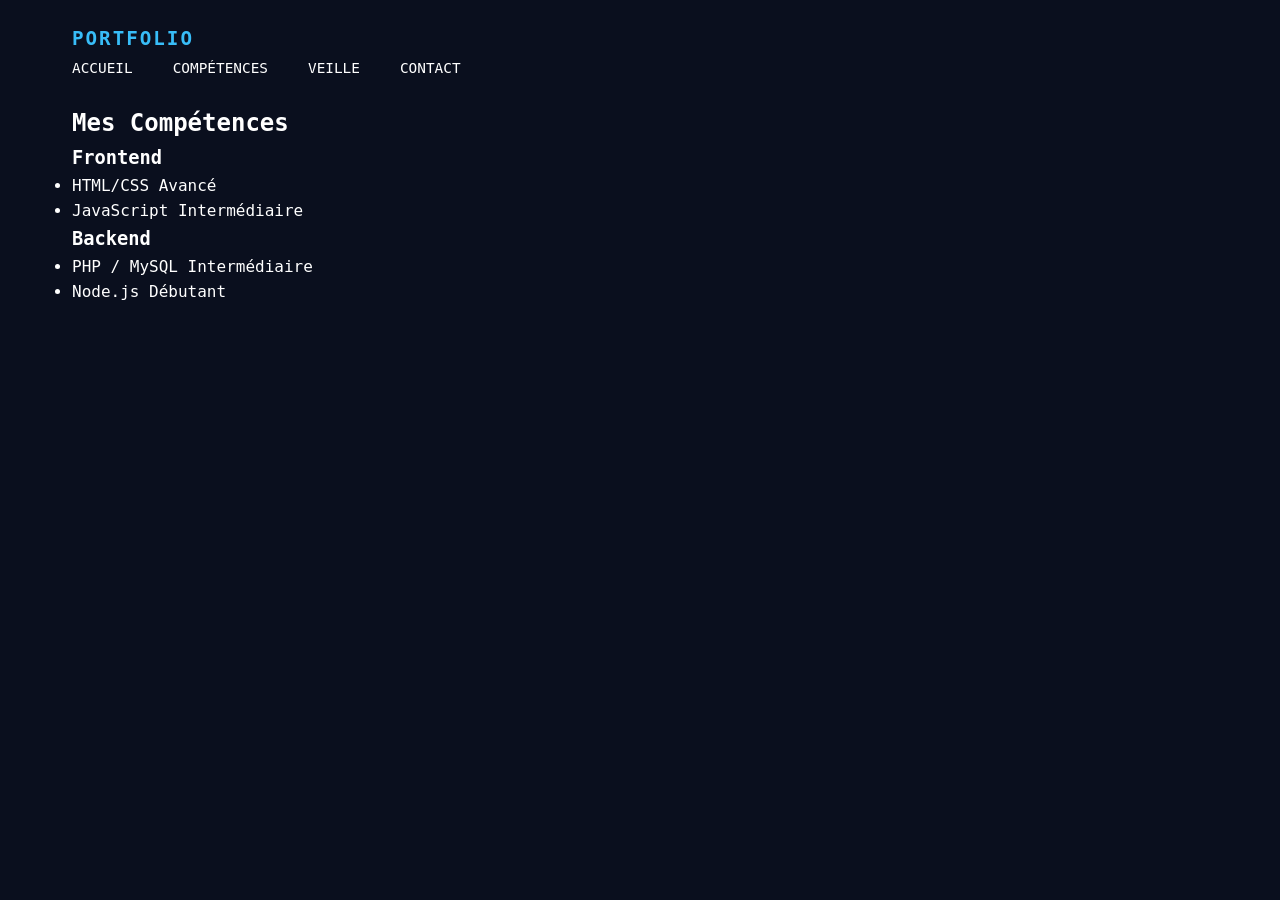
==== competences.html @ f3417f43 "Portfolio" ====
<!DOCTYPE html>
<html lang="fr">
<head>
    <meta charset="UTF-8">
    <meta name="viewport" content="width=device-width, initial-scale=1.0">
    <title>Compétences | Mon Portfolio</title>
    <link rel="stylesheet" href="style.css">
    <link href="https://fonts.googleapis.com/css2?family=Inter:wght@300;400;700&display=swap" rel="stylesheet">
</head>
<body>
    <nav>
        <div class="container">
            <span class="logo">PORTFOLIO</span>
            <ul>
                <li><a href="index.html">Accueil</a></li>
                <li><a href="competences.html">Compétences</a></li>
                <li><a href="veille.html">Veille</a></li>
                <li><a href="contact.html">Contact</a></li>
            </ul>
        </div>
    </nav>

    <section class="container">
        <h2>Mes Compétences</h2>
        <div class="skills-grid">
            <div class="skill-category">
                <h3>Frontend</h3>
                <ul>
                    <li>HTML/CSS <span class="level">Avancé</span></li>
                    <li>JavaScript <span class="level">Intermédiaire</span></li>
                </ul>
            </div>
            <div class="skill-category">
                <h3>Backend</h3>
                <ul>
                    <li>PHP / MySQL <span class="level">Intermédiaire</span></li>
                    <li>Node.js <span class="level">Débutant</span></li>
                </ul>
            </div>
        </div>
    </section>
</body>
</html>
---- style.css ----
:root {
    --bg-midnight: #0a0f1e;
    --terminal-bg: #111827;
    --neon-blue: #38bdf8;
    --text-gray: #94a3b8;
    --font-mono: 'Fira Code', monospace;
}

* { margin: 0; padding: 0; box-sizing: border-box; }

body {
    background-color: var(--bg-midnight);
    color: white;
    font-family: var(--font-mono);
    line-height: 1.6;
}

.container { max-width: 1200px; margin: 0 auto; padding: 0 2rem; }
.highlight { color: var(--neon-blue); }

/* --- BARRE BLEUE DE SÉPARATION --- */
.cyber-divider {
    width: 100%;
    height: 1px;
    background: linear-gradient(90deg, transparent, var(--neon-blue), transparent);
    box-shadow: 0 0 10px var(--neon-blue);
    opacity: 0.4;
    margin: 10px 0;
}

/* --- NAVIGATION CENTRÉE --- */
nav { padding: 1.5rem 0; }
.nav-flex { display: flex; justify-content: center; align-items: center; gap: 5rem; }
.logo { font-weight: bold; color: var(--neon-blue); font-size: 1.2rem; letter-spacing: 2px; }
nav ul { display: flex; list-style: none; gap: 2.5rem; }
nav a { color: white; text-decoration: none; font-size: 0.9rem; text-transform: uppercase; }
nav a:hover, nav a.active { color: var(--neon-blue); text-shadow: 0 0 8px rgba(56, 189, 248, 0.6); }

/* --- HERO --- */
.hero-cyber { height: 60vh; display: flex; align-items: center; position: relative; }
.hero-flex { display: flex; justify-content: space-between; align-items: center; width: 100%; z-index: 5; }
h1 { font-size: 3rem; }

.btn-hero-custom {
    display: inline-block; margin-top: 2rem; padding: 12px 30px;
    background: var(--bg-midnight); border: 2px solid var(--neon-blue);
    color: var(--neon-blue); text-decoration: none; font-weight: bold; border-radius: 4px;
    transition: 0.3s; text-transform: uppercase;
}
.btn-hero-custom:hover { box-shadow: 0 0 20px rgba(56, 189, 248, 0.4); transform: translateY(-2px); }

.kb-logo-bg {
    width: 180px; height: 180px; border-radius: 50%; border: 1px solid var(--neon-blue);
    display: flex; align-items: center; justify-content: center;
    font-size: 3rem; font-weight: bold; color: var(--neon-blue);
    box-shadow: 0 0 20px rgba(56, 189, 248, 0.15);
}

/* --- PHOTO CORRIGÉE --- */
.cyber-pic {
    width: 250px; height: 250px; border-radius: 50%; border: 3px solid var(--neon-blue);
    object-fit: cover; object-position: 50% 15%; 
    box-shadow: 0 0 15px rgba(56, 189, 248, 0.2);
}

.about-flex { display: flex; align-items: center; gap: 4rem; padding: 60px 0; }

/* --- DASHBOARD --- */
.main-experience-flex { display: flex; gap: 2.5rem; padding: 80px 0; align-items: stretch; }
.column-journey, .column-stages { flex: 1; display: flex; flex-direction: column; }

.terminal-title { font-size: 1.5rem; margin-bottom: 1.5rem; border-left: 4px solid var(--neon-blue); padding-left: 15px; }

.terminal-col {
    flex-grow: 1; background: var(--terminal-bg); border: 1px solid rgba(56, 189, 248, 0.2);
    border-radius: 8px; display: flex; flex-direction: column;
}

.terminal-header { background: rgba(56, 189, 248, 0.1); padding: 12px 20px; font-size: 0.9rem; color: var(--neon-blue); }

.column-journey .terminal-body { 
    padding: 40px 20px; flex-grow: 1; 
    display: flex; flex-direction: column; justify-content: space-evenly;
}

.big-font .entry { padding-left: 20px; border-left: 3px solid var(--neon-blue); }
.big-font span { font-size: 1.2rem; font-weight: bold; color: var(--neon-blue); display: block; }
.big-font p { font-size: 1rem; color: var(--text-gray); }

.stages-list-terminal { 
    flex-grow: 1; padding: 20px; display: flex; flex-direction: column; gap: 15px; 
    background: var(--terminal-bg); border: 1px solid rgba(56, 189, 248, 0.2); border-radius: 8px;
}

.stage-cyber-card-trigger {
    background: rgba(56, 189, 248, 0.05); border: 1px solid rgba(56, 189, 248, 0.1);
    padding: 1.2rem; border-radius: 4px; display: flex; justify-content: space-between;
    cursor: pointer; transition: 0.3s; color: var(--neon-blue);
}
.stage-cyber-card-trigger:hover { background: rgba(56, 189, 248, 0.1); border-color: var(--neon-blue); transform: translateX(5px); }

/* --- MODALES --- */
.cyber-modal { background: var(--bg-midnight); color: white; border: 2px solid var(--neon-blue); border-radius: 8px; padding: 2rem; max-width: 600px; margin: auto; }
.cyber-modal::backdrop { background: rgba(0, 0, 0, 0.85); backdrop-filter: blur(4px); }
.btn-close { background: transparent; border: 1px solid var(--neon-blue); color: var(--neon-blue); padding: 8px 15px; cursor: pointer; margin-top: 20px; }

@media (max-width: 1024px) {
    .main-experience-flex { flex-direction: column; }
}
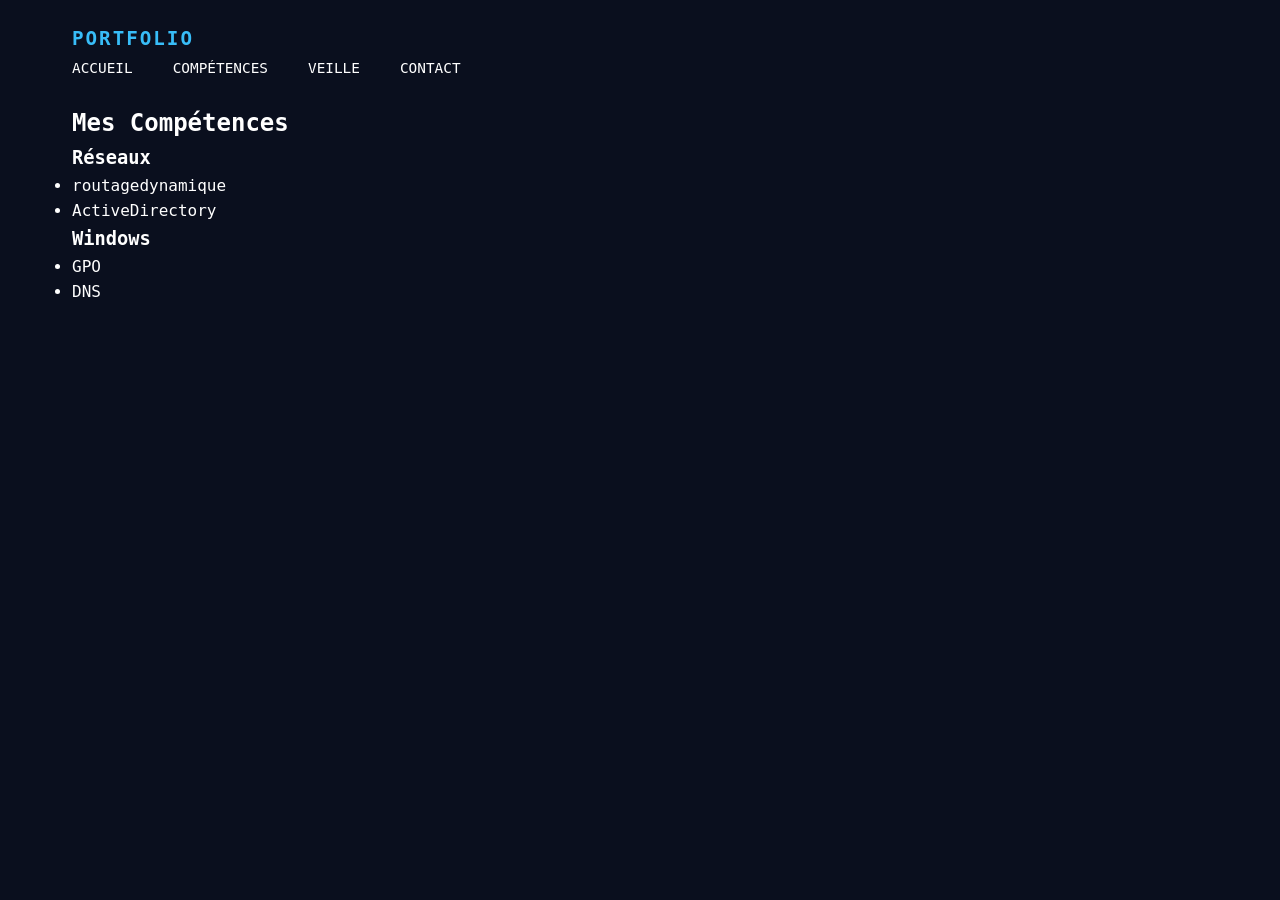
==== commit 00e9ea37: "competences.html" ====
--- a/competences.html
+++ b/competences.html
@@ -24,20 +24,20 @@
         <h2>Mes Compétences</h2>
         <div class="skills-grid">
             <div class="skill-category">
-                <h3>Frontend</h3>
+                <h3>Réseaux</h3>
                 <ul>
-                    <li>HTML/CSS <span class="level">Avancé</span></li>
-                    <li>JavaScript <span class="level">Intermédiaire</span></li>
+                    <li>routage<span class="level">dynamique</span></li>
+                    <li>Active<span class="level">Directory</span></li>
                 </ul>
             </div>
             <div class="skill-category">
-                <h3>Backend</h3>
+                <h3>Windows</h3>
                 <ul>
-                    <li>PHP / MySQL <span class="level">Intermédiaire</span></li>
-                    <li>Node.js <span class="level">Débutant</span></li>
+                    <li>GPO</li>
+                    <li>DNS</li>
                 </ul>
             </div>
         </div>
     </section>
 </body>
-</html>+</html>
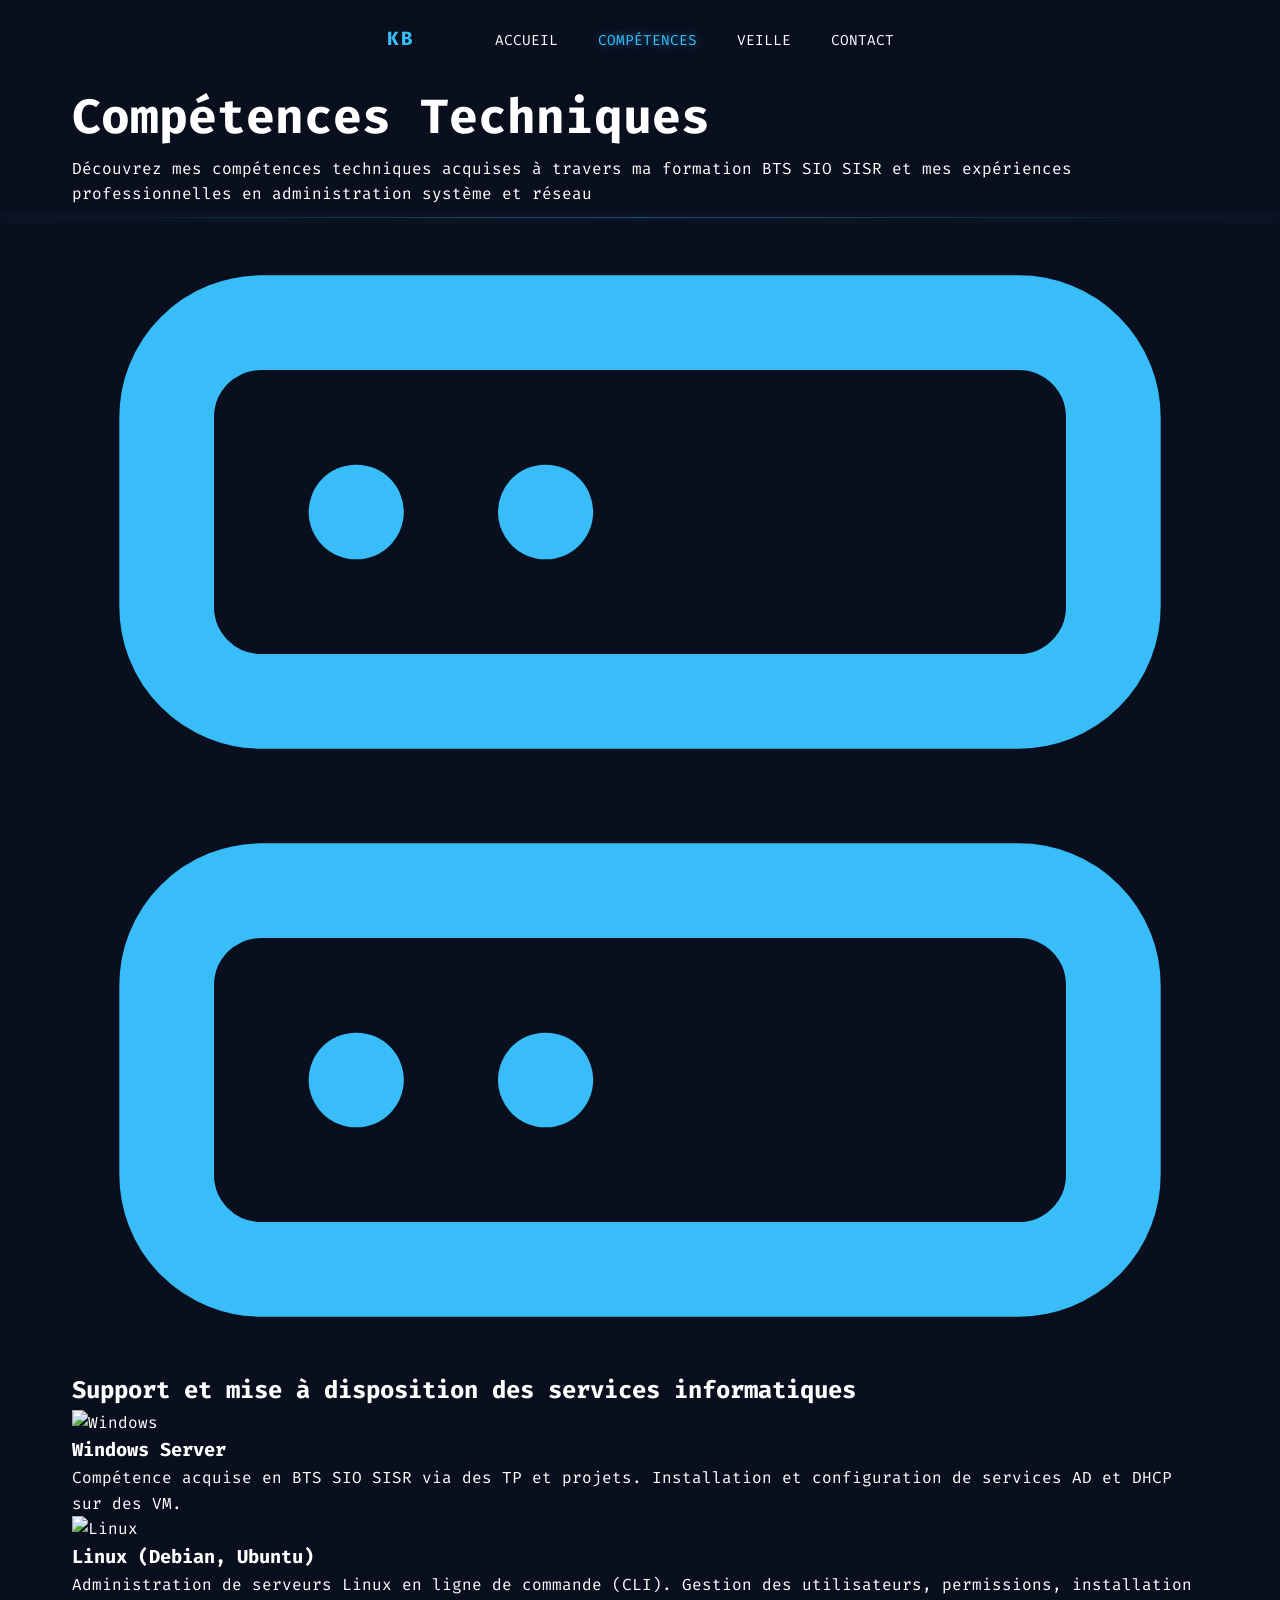
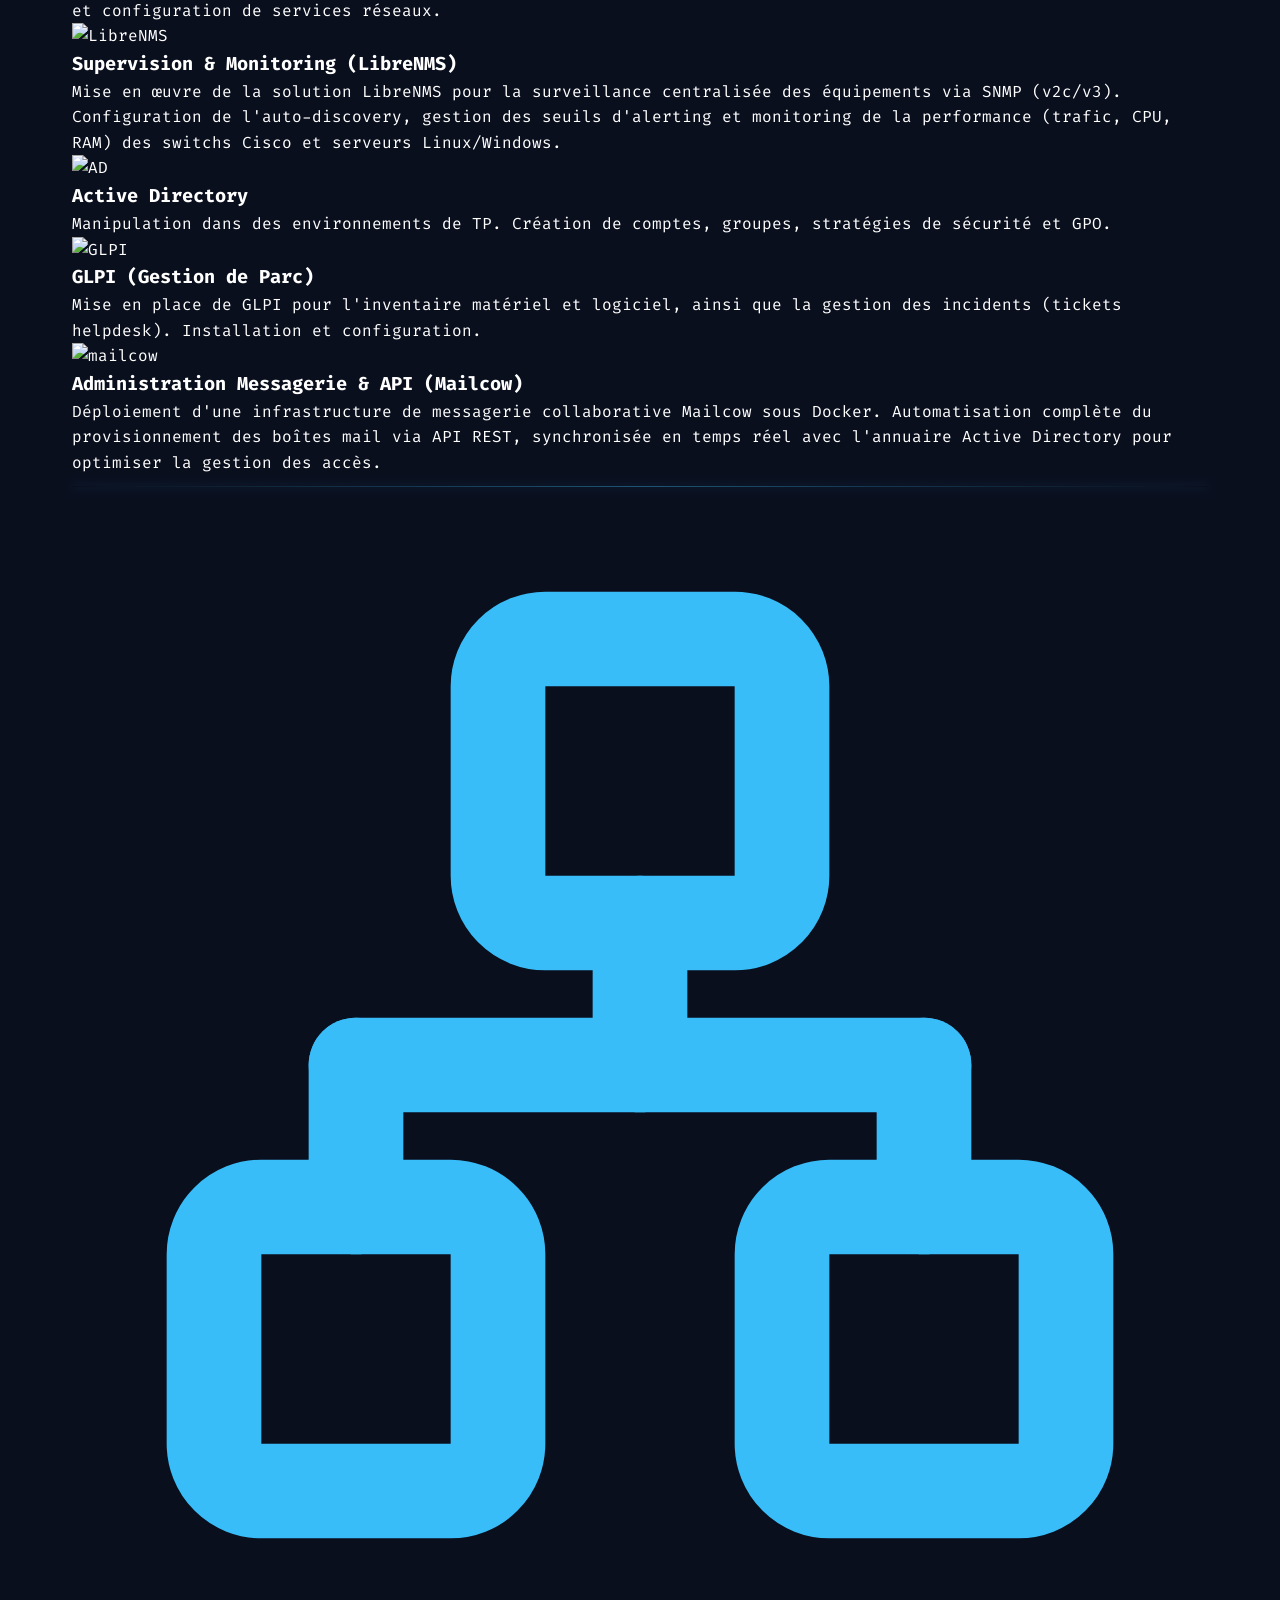
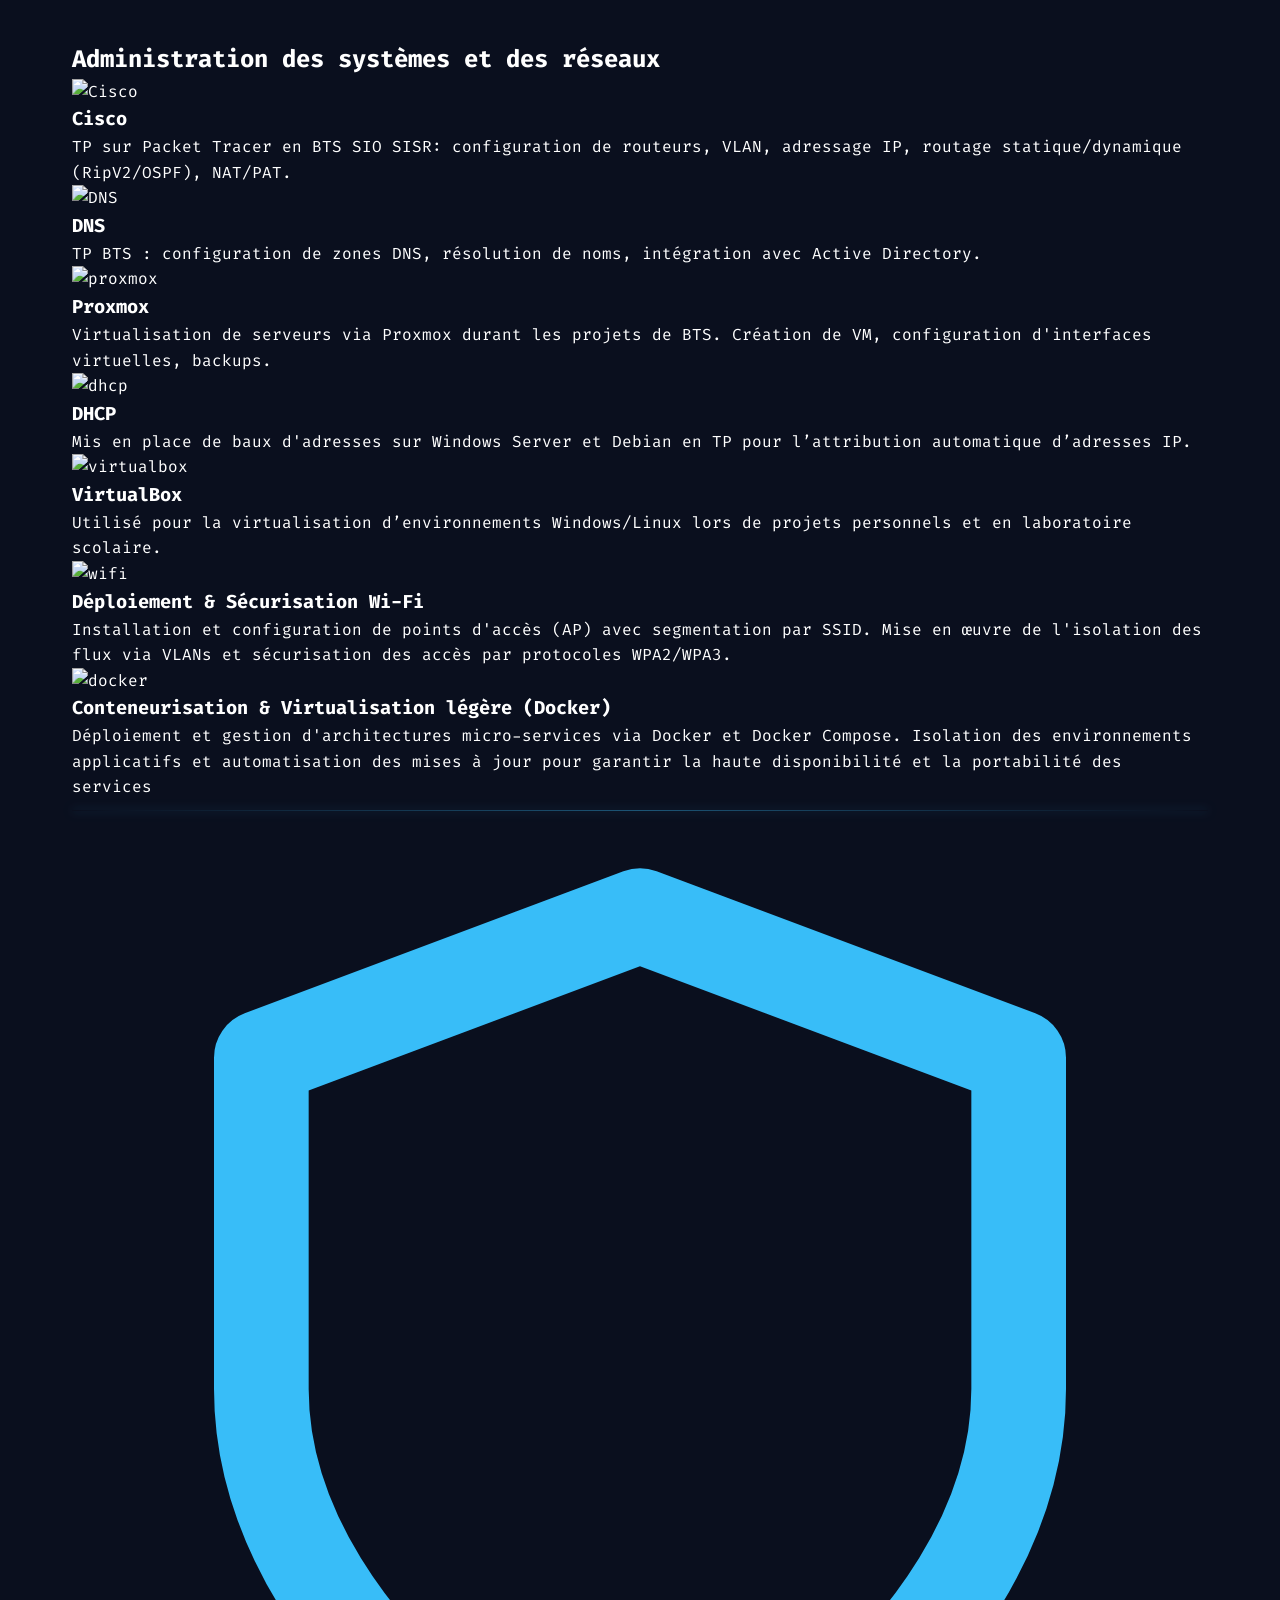
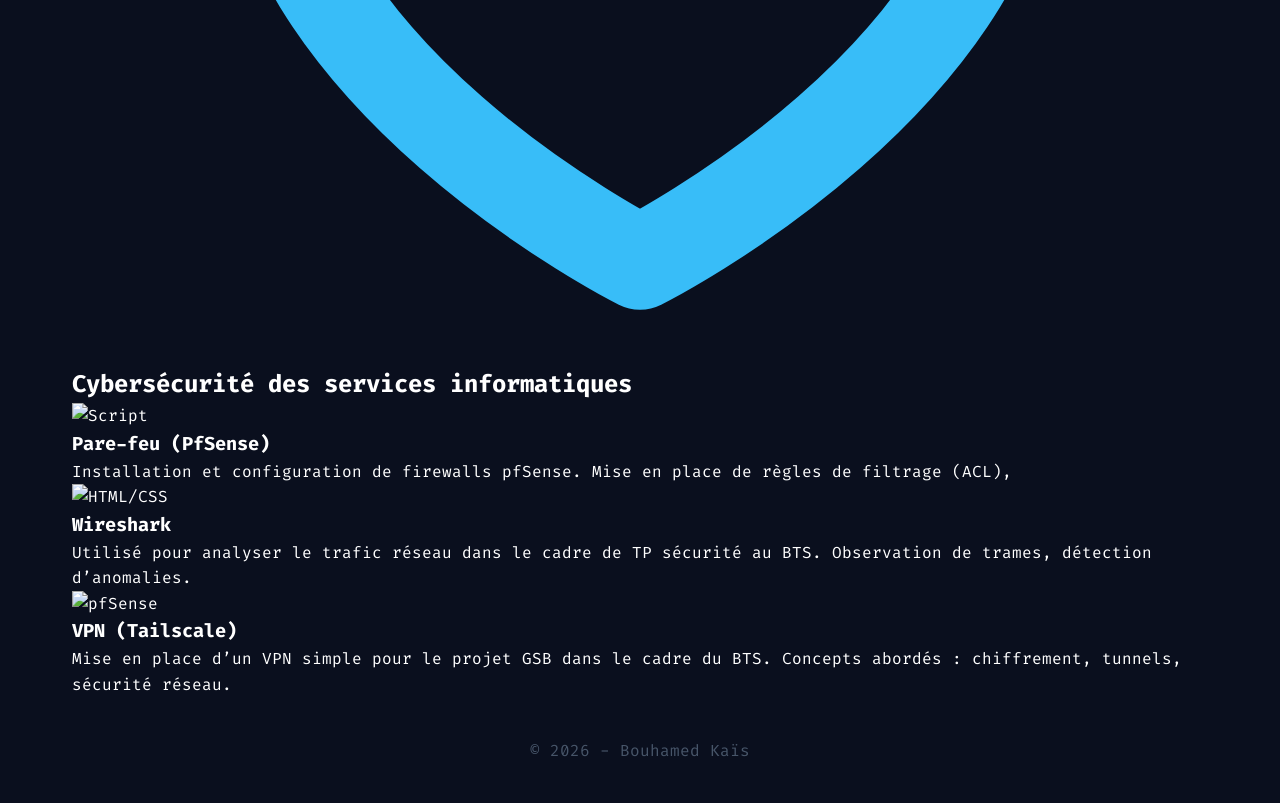
==== commit 4964b68c: "competences.html" ====
--- a/competences.html
+++ b/competences.html
@@ -3,41 +3,184 @@
 <head>
     <meta charset="UTF-8">
     <meta name="viewport" content="width=device-width, initial-scale=1.0">
-    <title>Compétences | Mon Portfolio</title>
+    <title>Compétences | Bouhamed Kaïs</title>
     <link rel="stylesheet" href="style.css">
-    <link href="https://fonts.googleapis.com/css2?family=Inter:wght@300;400;700&display=swap" rel="stylesheet">
+    <link href="https://fonts.googleapis.com/css2?family=Fira+Code:wght@300;500;700&display=swap" rel="stylesheet">
 </head>
 <body>
+
     <nav>
-        <div class="container">
-            <span class="logo">PORTFOLIO</span>
+        <div class="container nav-flex">
+            <div class="logo">KB</div>
             <ul>
                 <li><a href="index.html">Accueil</a></li>
-                <li><a href="competences.html">Compétences</a></li>
+                <li><a href="competences.html" class="active">Compétences</a></li>
                 <li><a href="veille.html">Veille</a></li>
                 <li><a href="contact.html">Contact</a></li>
             </ul>
         </div>
     </nav>
 
-    <section class="container">
-        <h2>Mes Compétences</h2>
-        <div class="skills-grid">
-            <div class="skill-category">
-                <h3>Réseaux</h3>
-                <ul>
-                    <li>routage<span class="level">dynamique</span></li>
-                    <li>Active<span class="level">Directory</span></li>
-                </ul>
+    <header class="container skill-hero">
+        <h1 class="gradient-text">Compétences Techniques</h1>
+        <div class="gradient-line"></div>
+        <p class="skill-subtitle">
+            Découvrez mes compétences techniques acquises à travers ma formation BTS SIO SISR et mes expériences professionnelles en administration système et réseau
+        </p>
+    </header>
+
+    <div class="cyber-divider"></div>
+
+    <main class="container page-content">
+        
+        <section class="skill-section">
+            <div class="skill-section-header">
+                <div class="section-icon-container">
+                    <svg viewBox="0 0 24 24" fill="none" stroke="#38bdf8" stroke-width="2" stroke-linecap="round" stroke-linejoin="round">
+                        <rect x="2" y="2" width="20" height="8" rx="2" ry="2"></rect>
+                        <rect x="2" y="14" width="20" height="8" rx="2" ry="2"></rect>
+                        <line x1="6" y1="6" x2="6.01" y2="6"></line>
+                        <line x1="6" y1="18" x2="6.01" y2="18"></line>
+                        <line x1="10" y1="6" x2="10.01" y2="6"></line>
+                        <line x1="10" y1="18" x2="10.01" y2="18"></line>
+                    </svg>
+                </div>
+                <h2>Support et mise à disposition des services informatiques</h2>
             </div>
-            <div class="skill-category">
-                <h3>Windows</h3>
-                <ul>
-                    <li>GPO</li>
-                    <li>DNS</li>
-                </ul>
+            <div class="skills-grid-page">
+                
+                <div class="skill-card">
+                    <div class="card-icon"><img src="logo-windows.png" alt="Windows"></div>
+                    <h3>Windows Server</h3>
+                    <p>Compétence acquise en BTS SIO SISR via des TP et projets. Installation et configuration de services AD et DHCP sur des VM.
+                    </p>
+                </div>
+
+                <div class="skill-card">
+                    <div class="card-icon"><img src="logo-linux.png" alt="Linux"></div>
+                    <h3>Linux (Debian, Ubuntu)</h3>
+                    <p>Administration de serveurs Linux en ligne de commande (CLI). Gestion des utilisateurs, permissions, installation et configuration de services réseaux.</p>
+                </div>
+
+                <div class="skill-card">
+                    <div class="card-icon"><img src="logo-librenms.png" alt="LibreNMS"></div>
+                    <h3>Supervision & Monitoring (LibreNMS)</h3>
+                    <p>Mise en œuvre de la solution LibreNMS pour la surveillance centralisée des équipements via SNMP (v2c/v3). Configuration de l'auto-discovery, gestion des seuils d'alerting et monitoring de la performance (trafic, CPU, RAM) des switchs Cisco et serveurs Linux/Windows.</p>
+                </div>
+
+                <div class="skill-card">
+                    <div class="card-icon"><img src="logo-ad.png" alt="AD"></div>
+                    <h3>Active Directory</h3>
+                    <p>Manipulation dans des environnements de TP. Création de comptes, groupes, stratégies de sécurité et GPO.
+                    </p>
+                </div>
+                <div class="skill-card">
+                    <div class="card-icon"><img src="logo-glpi.png" alt="GLPI"></div>
+                    <h3>GLPI (Gestion de Parc)</h3>
+                    <p>Mise en place de GLPI pour l'inventaire matériel et logiciel, ainsi que la gestion des incidents (tickets helpdesk). Installation et configuration.</p>
+                </div>
+                <div class="skill-card">
+                    <div class="card-icon"><img src="logo-mailcow.png" alt="mailcow"></div>
+                    <h3>Administration Messagerie & API (Mailcow)</h3>
+                    <p>Déploiement d'une infrastructure de messagerie collaborative Mailcow sous Docker. Automatisation complète du provisionnement des boîtes mail via API REST, synchronisée en temps réel avec l'annuaire Active Directory pour optimiser la gestion des accès.</p>
+                </div>
             </div>
+        </section>
+
+        <div class="cyber-divider"></div>
+
+        <section class="skill-section">
+            <div class="skill-section-header">
+                <div class="section-icon-container">
+                    <svg viewBox="0 0 24 24" fill="none" stroke="#38bdf8" stroke-width="2" stroke-linecap="round" stroke-linejoin="round">
+                        <rect x="9" y="3" width="6" height="6" rx="1"></rect>
+                        <rect x="3" y="15" width="6" height="6" rx="1"></rect>
+                        <rect x="15" y="15" width="6" height="6" rx="1"></rect>
+                        <path d="M12 9v3"></path>
+                        <path d="M6 12h12"></path>
+                        <path d="M6 12v3"></path>
+                        <path d="M18 12v3"></path>
+                    </svg>
+                </div>
+                <h2>Administration des systèmes et des réseaux</h2>
+            </div>
+            <div class="skills-grid-page">
+                
+                <div class="skill-card">
+                    <div class="card-icon"><img src="cisco.png" alt="Cisco"></div>
+                    <h3>Cisco </h3>
+                    <p>TP sur Packet Tracer en BTS SIO SISR: configuration de routeurs, VLAN, adressage IP, routage statique/dynamique (RipV2/OSPF), NAT/PAT.</p>
+                </div>
+                <div class="skill-card">
+                    <div class="card-icon"><img src="dns-zone.png" alt="DNS"></div>
+                    <h3>DNS</h3>
+                    <p>TP BTS : configuration de zones DNS, résolution de noms, intégration avec Active Directory.</p>
+                </div>
+                <div class="skill-card">
+                    <div class="card-icon"><img src="proxmox.png" alt="proxmox"></div>
+                    <h3>Proxmox</h3>
+                    <p>Virtualisation de serveurs via Proxmox durant les projets de BTS. Création de VM, configuration d'interfaces virtuelles, backups.</p>
+                </div>
+                <div class="skill-card">
+                    <div class="card-icon"><img src="dhcp.png" alt="dhcp"></div>
+                    <h3>DHCP</h3>
+                    <p>Mis en place de baux d'adresses sur Windows Server et Debian en TP pour l’attribution automatique d’adresses IP.</p>
+                </div>
+                <div class="skill-card">
+                    <div class="card-icon"><img src="virtualbox.png" alt="virtualbox"></div>
+                    <h3>VirtualBox</h3>
+                    <p>Utilisé pour la virtualisation d’environnements Windows/Linux lors de projets personnels et en laboratoire scolaire.</p>
+                </div>
+                <div class="skill-card">
+                    <div class="card-icon"><img src="wifi.png" alt="wifi"></div>
+                    <h3>Déploiement & Sécurisation Wi-Fi</h3>
+                    <p>Installation et configuration de points d'accès (AP) avec segmentation par SSID. Mise en œuvre de l'isolation des flux via VLANs et sécurisation des accès par protocoles WPA2/WPA3.</p>
+                </div>
+                <div class="skill-card">
+                    <div class="card-icon"><img src="docker.png" alt="docker"></div>
+                    <h3>Conteneurisation & Virtualisation légère (Docker)</h3>
+                    <p>Déploiement et gestion d'architectures micro-services via Docker et Docker Compose. Isolation des environnements applicatifs et automatisation des mises à jour pour garantir la haute disponibilité et la portabilité des services</p>
+                </div>
+            </div>
+        </section>
+
+        <div class="cyber-divider"></div>
+
+        <section class="skill-section">
+            <div class="skill-section-header">
+                <div class="section-icon-container">
+                    <svg viewBox="0 0 24 24" fill="none" stroke="#38bdf8" stroke-width="2" stroke-linecap="round" stroke-linejoin="round">
+                        <path d="M12 22s8-4 8-10V5l-8-3-8 3v7c0 6 8 10 8 10z"></path>
+                    </svg>
+                </div>
+                <h2>Cybersécurité des services informatiques</h2>
+            </div>
+            <div class="skills-grid-page">
+                
+                <div class="skill-card">
+                    <div class="card-icon"><img src="pfsense.png" alt="Script"></div>
+                    <h3>Pare-feu (PfSense)</h3>
+                    <p>Installation et configuration de firewalls pfSense. Mise en place de règles de filtrage (ACL),</p>
+                </div>
+
+                <div class="skill-card">
+                    <div class="card-icon"><img src="wireshark.png" alt="HTML/CSS"></div>
+                    <h3>Wireshark</h3>
+                    <p>Utilisé pour analyser le trafic réseau dans le cadre de TP sécurité au BTS. Observation de trames, détection d’anomalies.</p>
+                </div>
+                <div class="skill-card">
+                    <div class="card-icon"><img src="tailscale.png" alt="pfSense"></div>
+                    <h3>VPN (Tailscale)</h3>
+                    <p>Mise en place d’un VPN simple pour le projet GSB dans le cadre du BTS. Concepts abordés : chiffrement, tunnels, sécurité réseau.</p>
+                </div>
+            </div>
+        </section>
+    </main>
+    <footer>
+        <div class="container" style="text-align:center; padding: 40px 0; color: #475569;">
+            <p>&copy; 2026 - Bouhamed Kaïs</p>
         </div>
-    </section>
+    </footer>
+
 </body>
 </html>
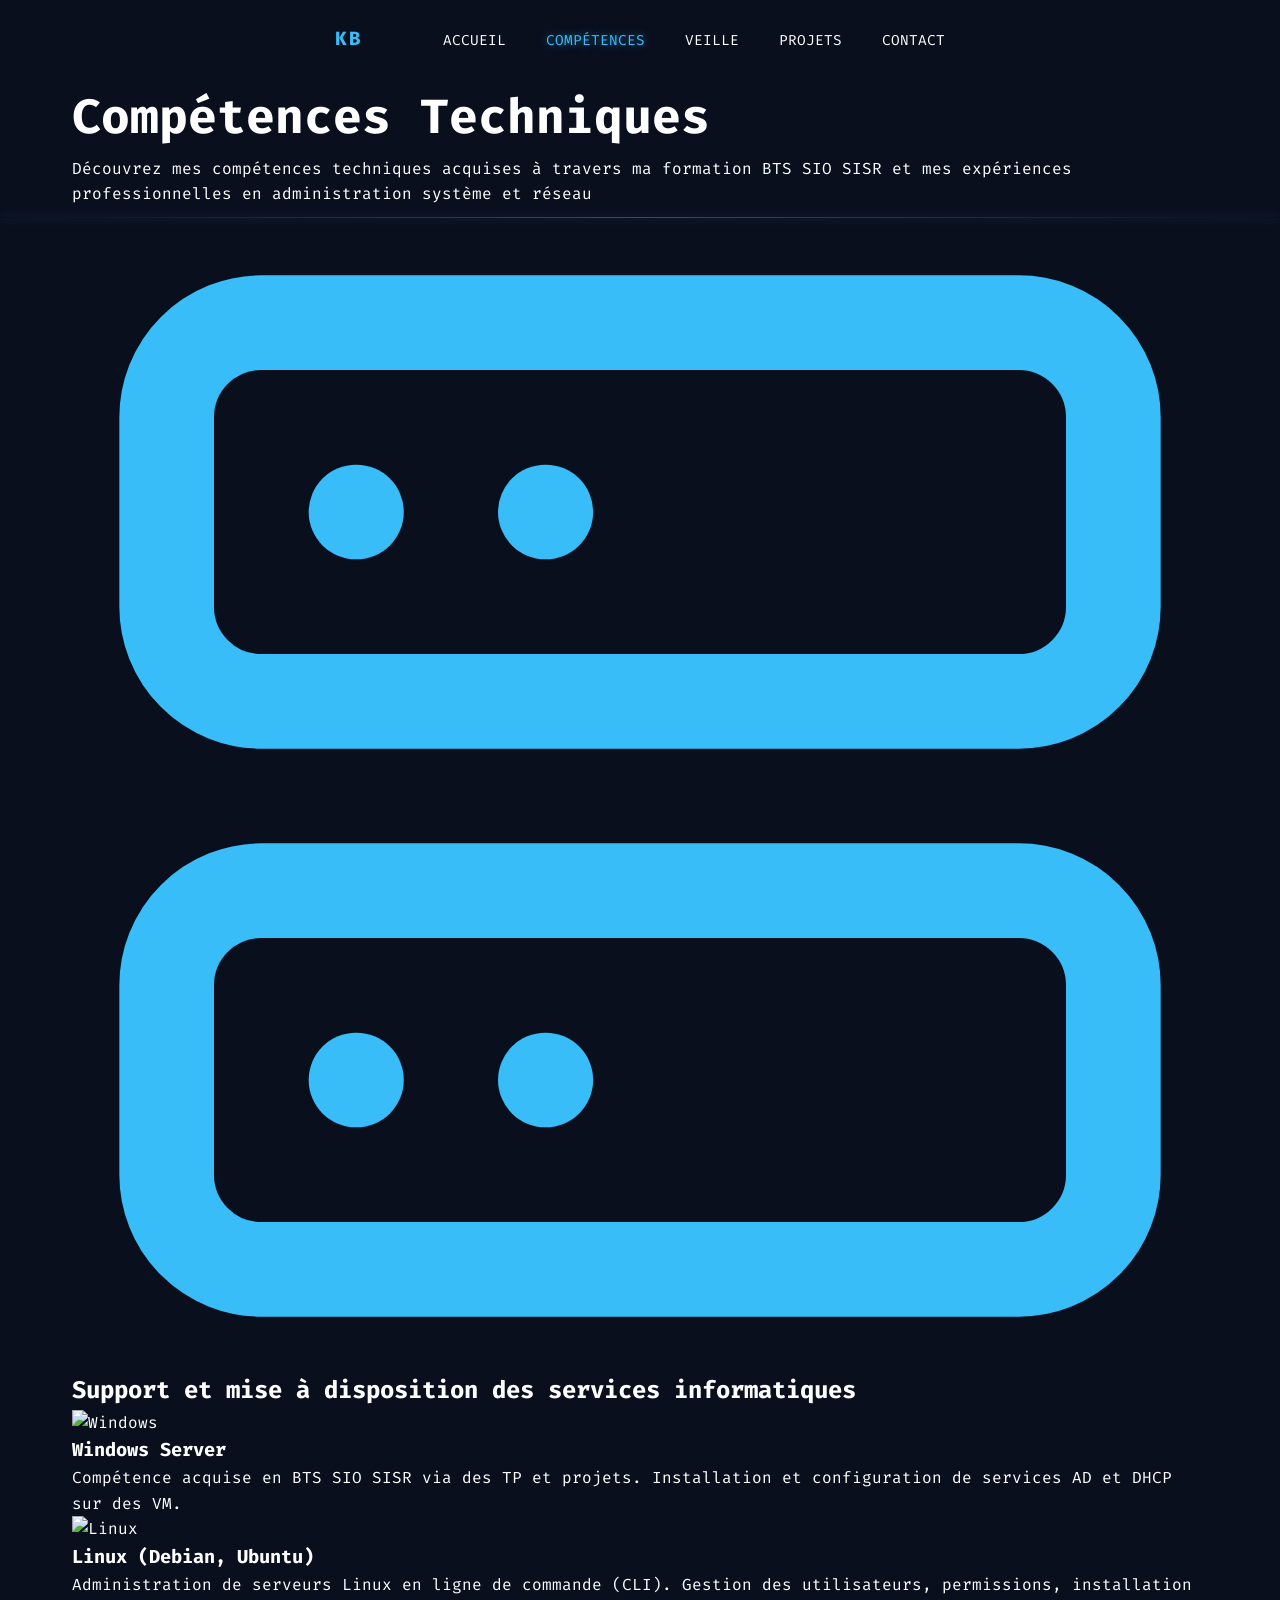
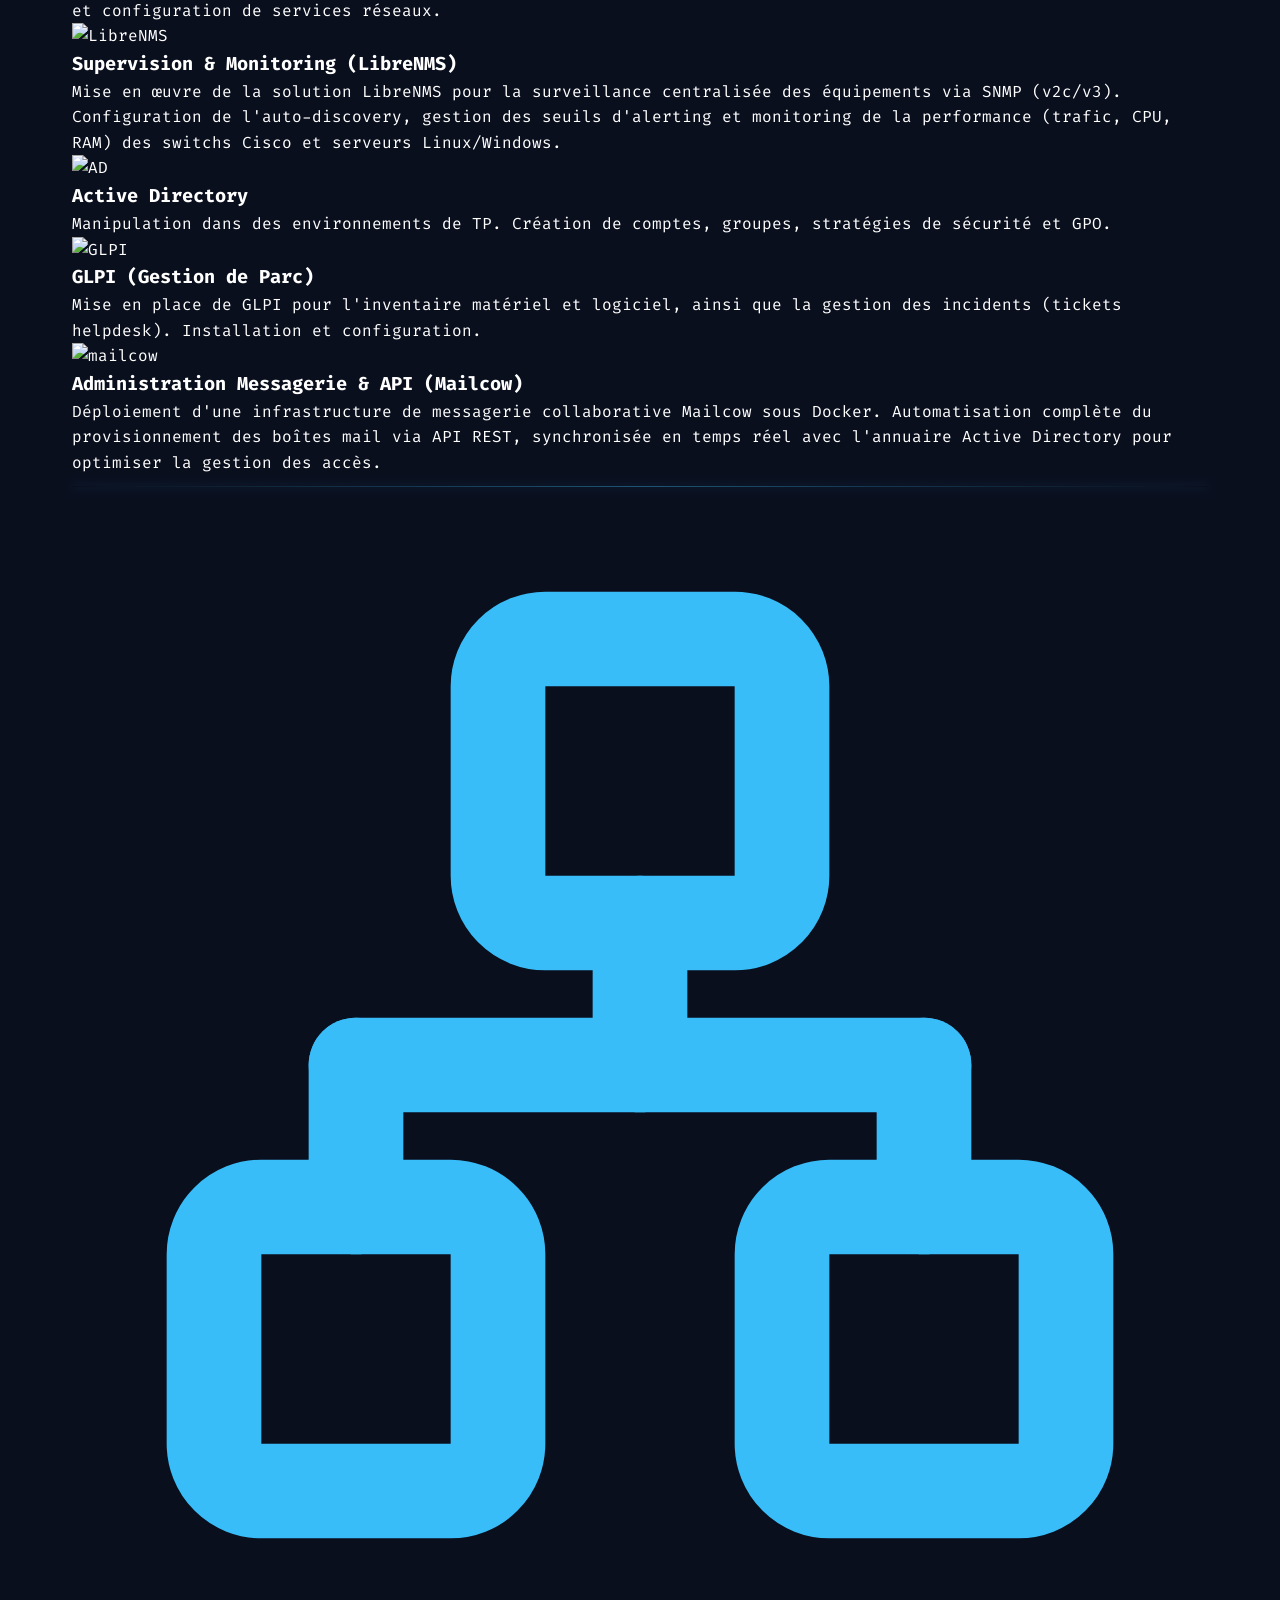
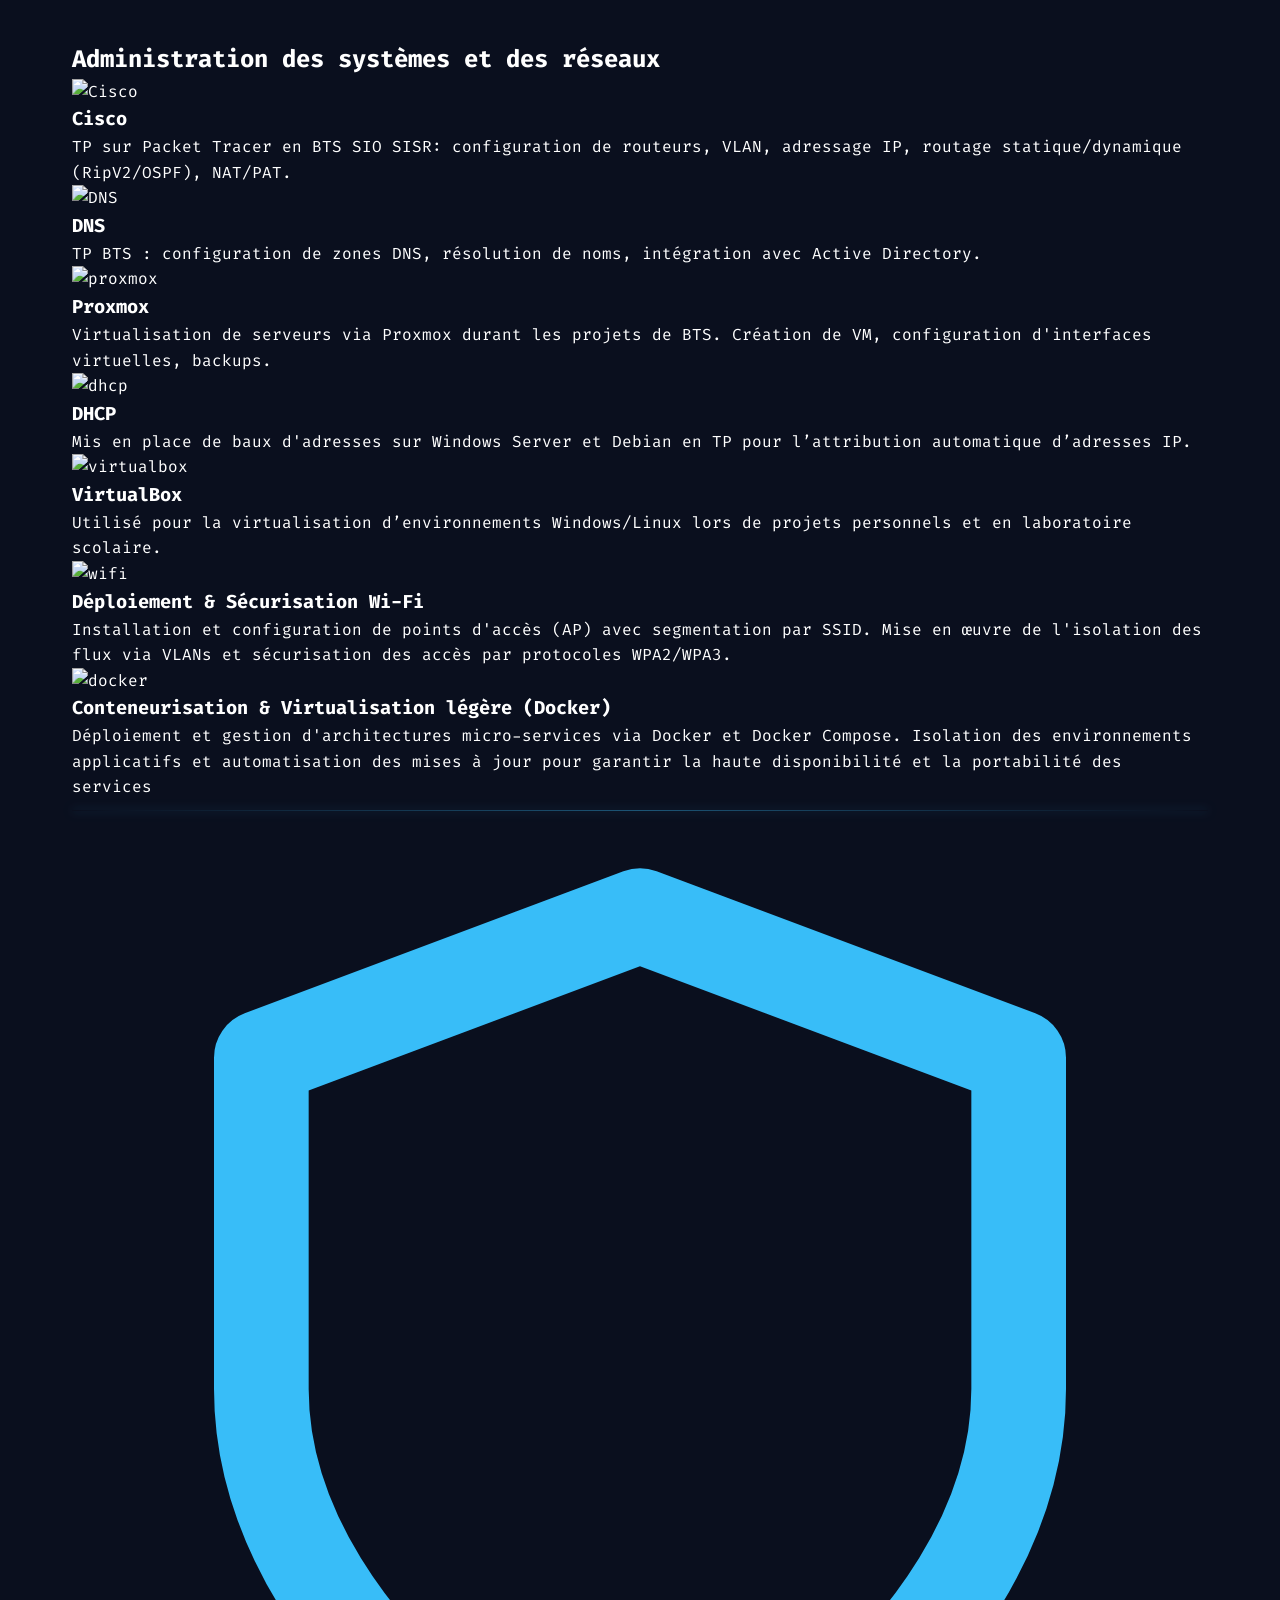
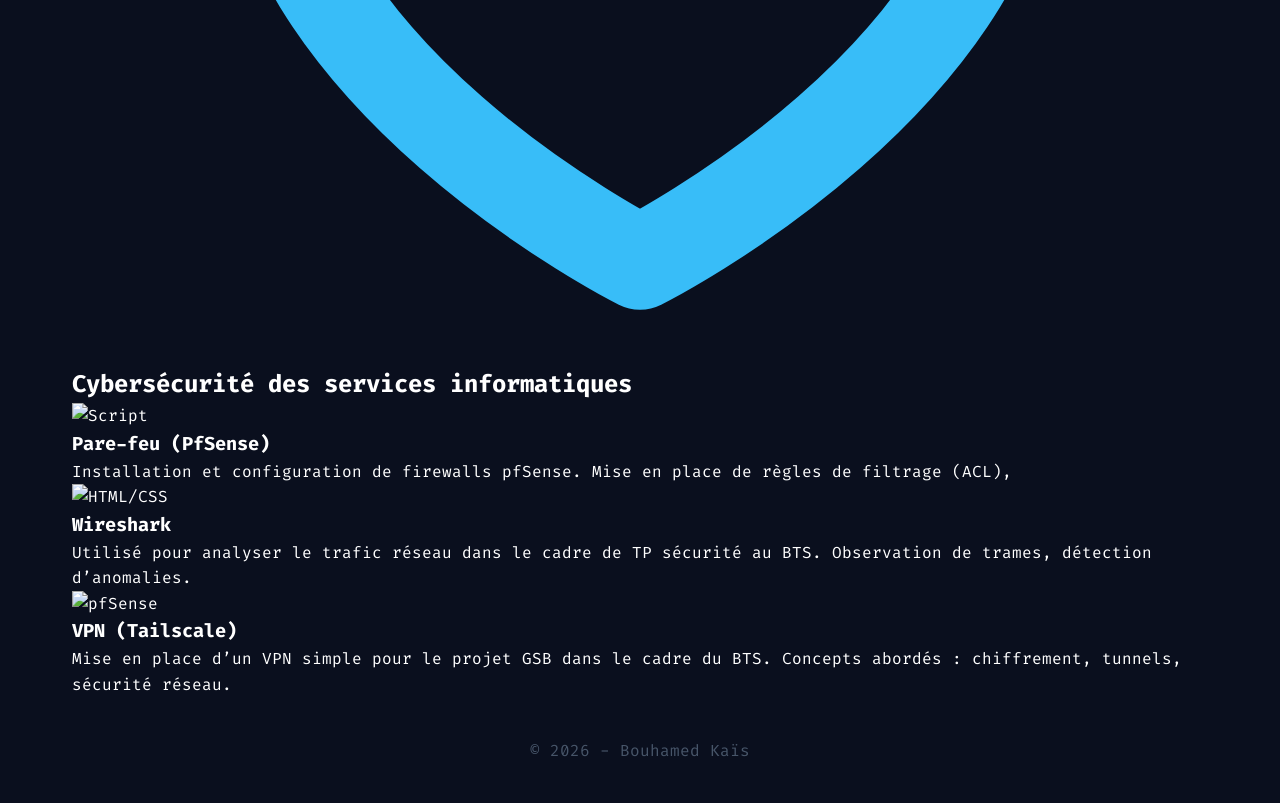
==== commit 3525548c: "competences.html" ====
--- a/competences.html
+++ b/competences.html
@@ -16,6 +16,7 @@
                 <li><a href="index.html">Accueil</a></li>
                 <li><a href="competences.html" class="active">Compétences</a></li>
                 <li><a href="veille.html">Veille</a></li>
+                <li><a href="projet.html">Projets</a></li>
                 <li><a href="contact.html">Contact</a></li>
             </ul>
         </div>
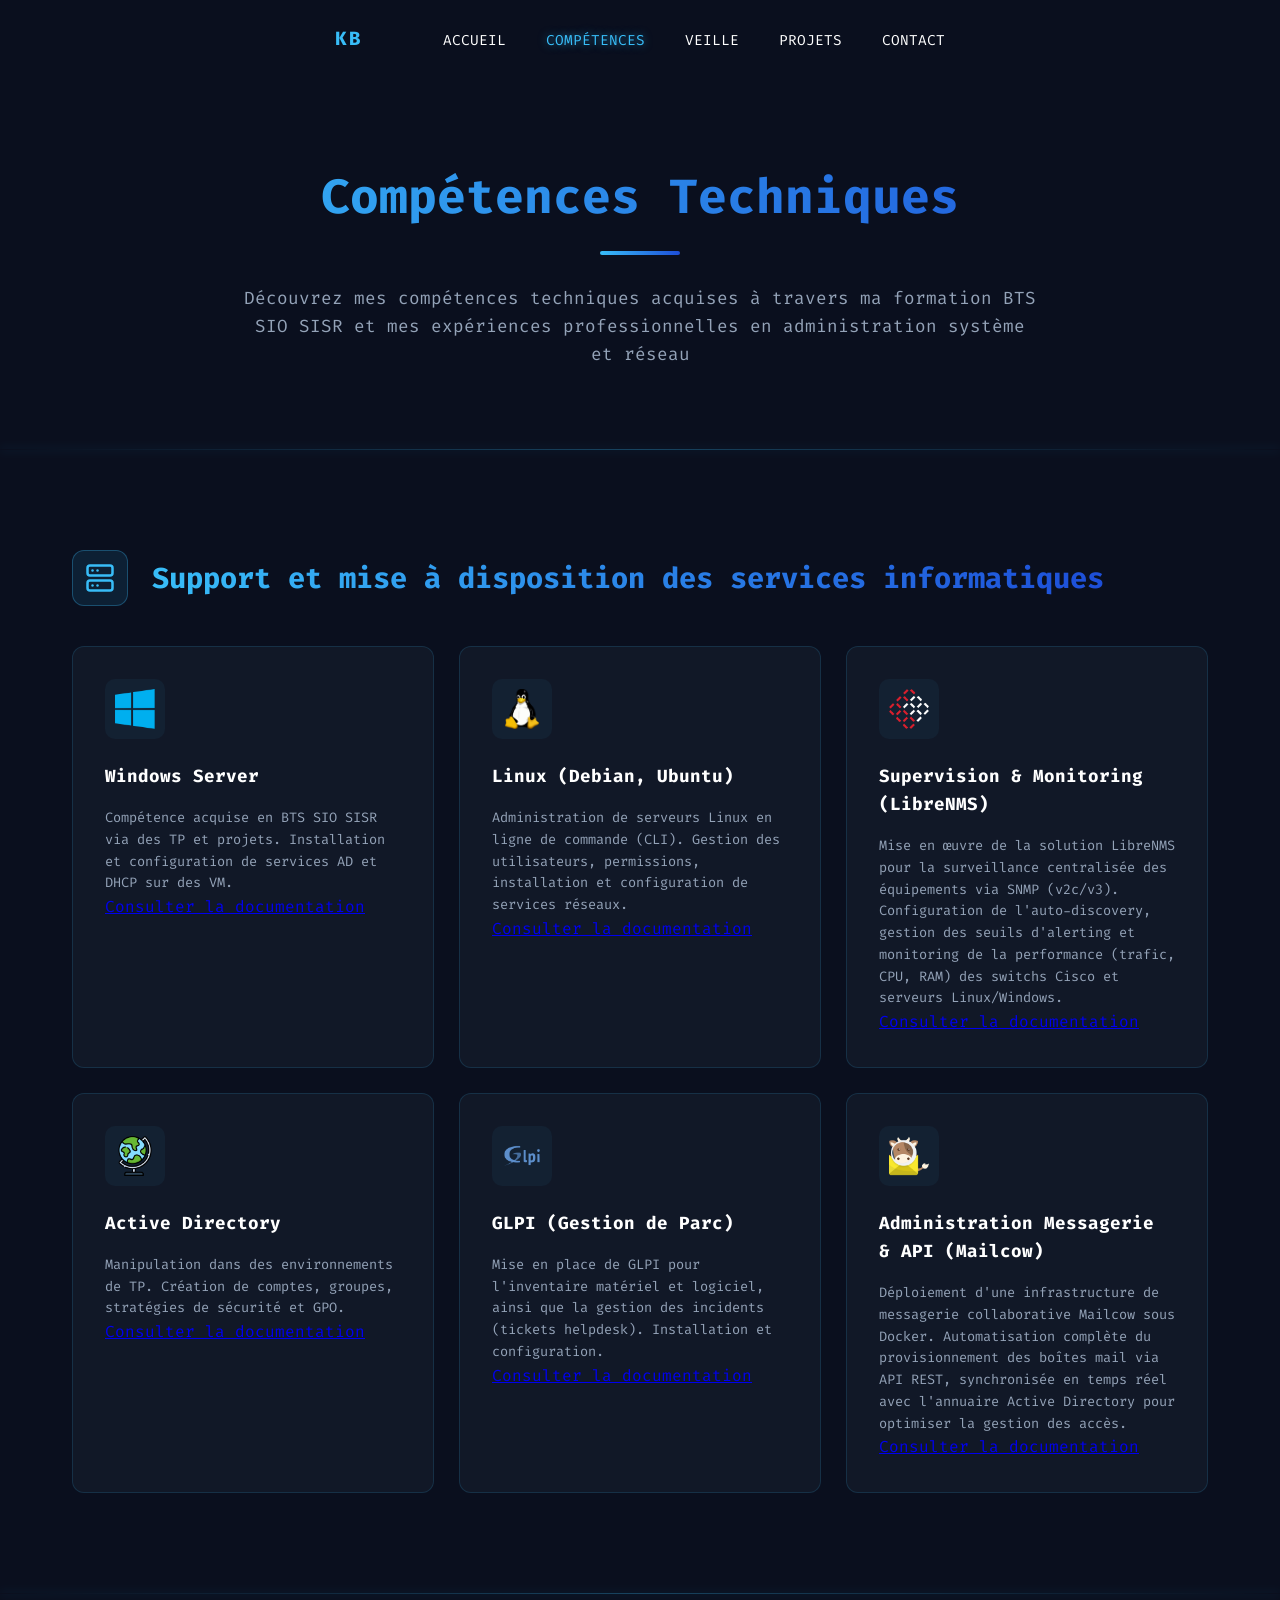
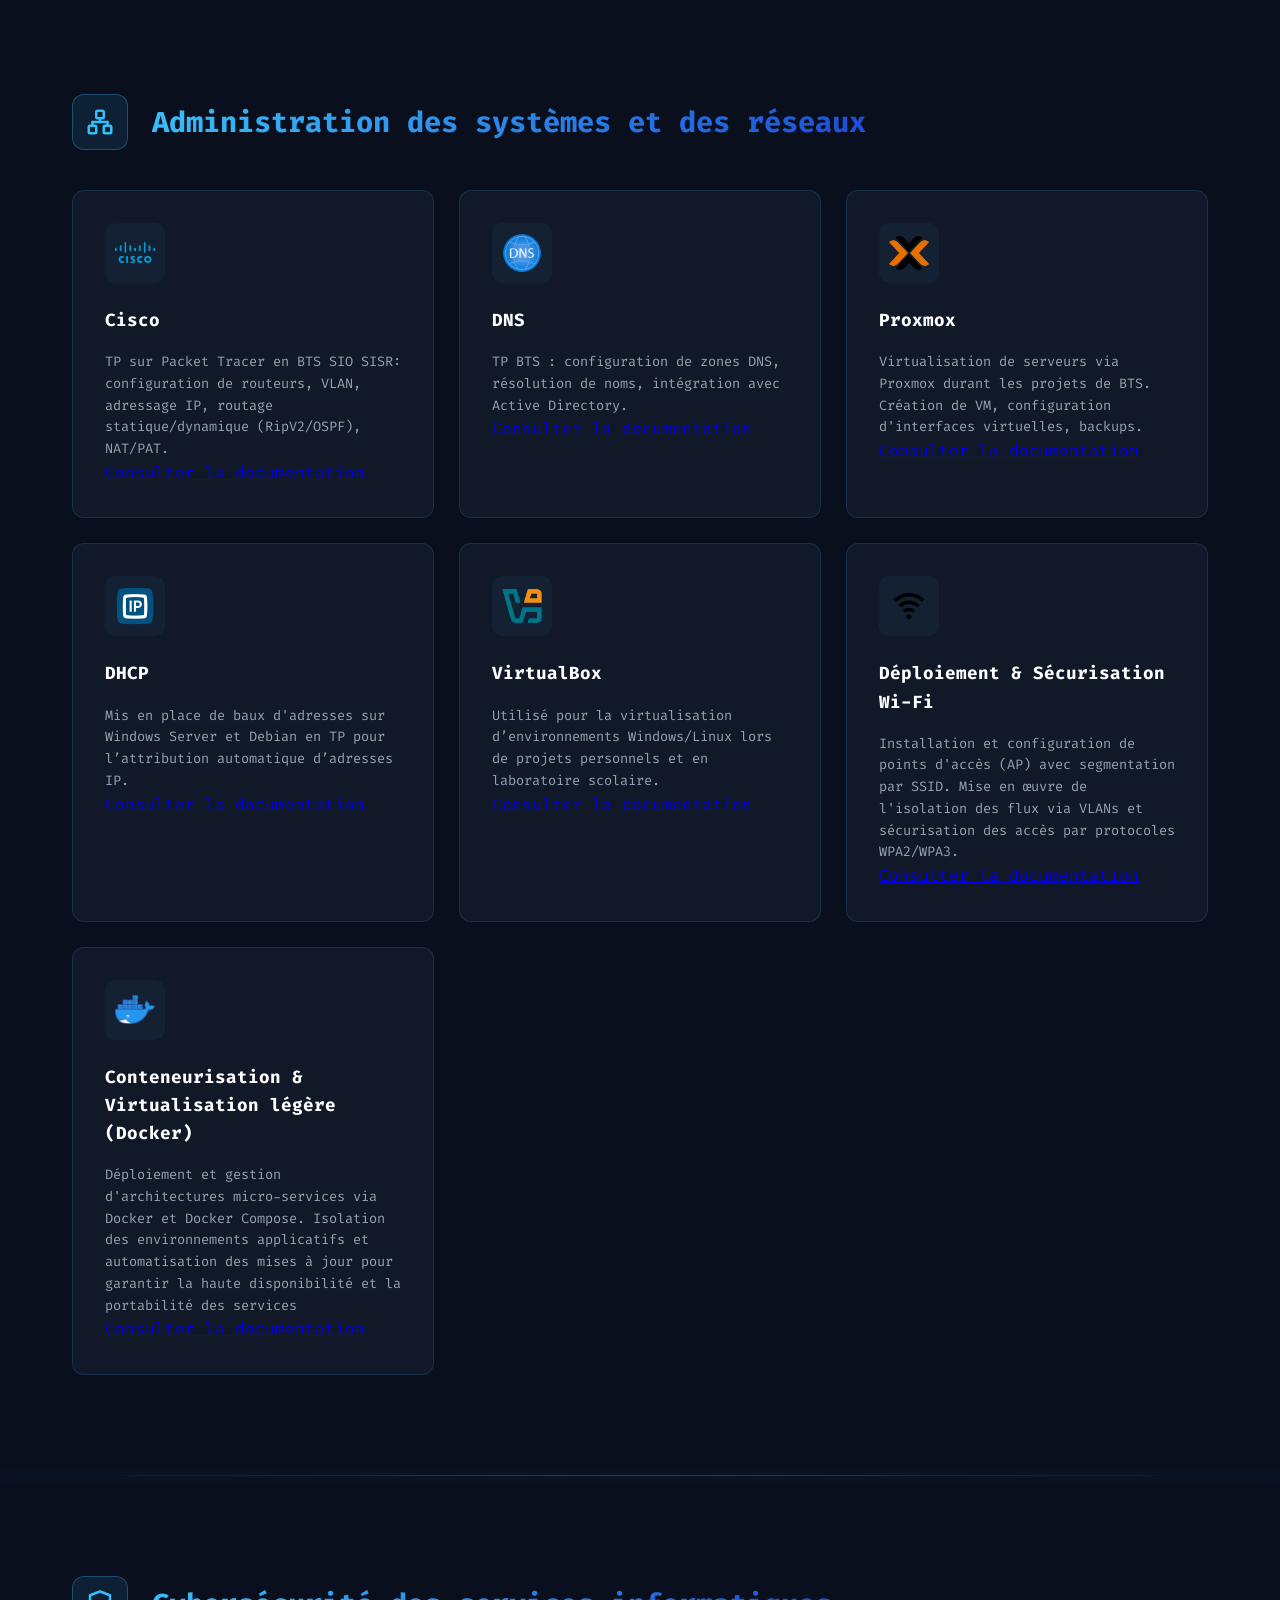
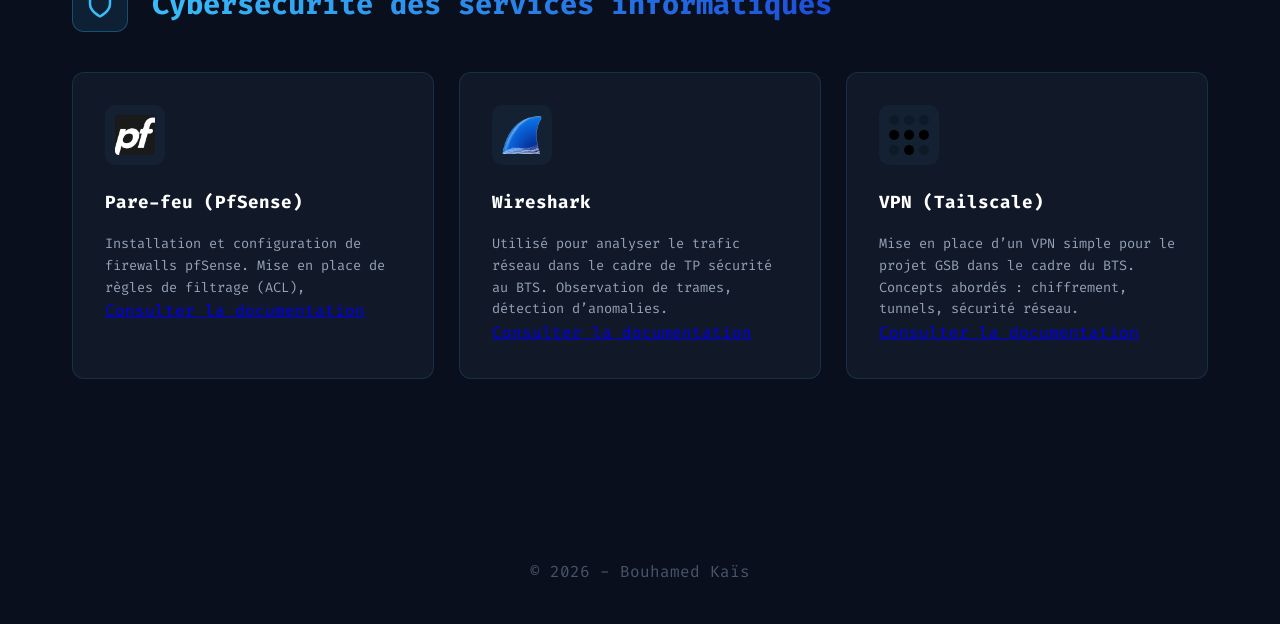
==== commit 8653a747: "competences.html" ====
--- a/competences.html
+++ b/competences.html
@@ -55,18 +55,21 @@
                     <h3>Windows Server</h3>
                     <p>Compétence acquise en BTS SIO SISR via des TP et projets. Installation et configuration de services AD et DHCP sur des VM.
                     </p>
+                    <a href="https://drive.google.com/file/d/1kHGDL8z_Fc1ZtaQzqproihnjhla7ErOt/view?usp=sharing" target="_blank" class="btn-justif">Consulter la documentation</a>
                 </div>
 
                 <div class="skill-card">
                     <div class="card-icon"><img src="logo-linux.png" alt="Linux"></div>
                     <h3>Linux (Debian, Ubuntu)</h3>
                     <p>Administration de serveurs Linux en ligne de commande (CLI). Gestion des utilisateurs, permissions, installation et configuration de services réseaux.</p>
+                    <a href="https://drive.google.com/file/d/1kHGDL8z_Fc1ZtaQzqproihnjhla7ErOt/view?usp=sharing" target="_blank" class="btn-justif">Consulter la documentation</a>
                 </div>
 
                 <div class="skill-card">
                     <div class="card-icon"><img src="logo-librenms.png" alt="LibreNMS"></div>
                     <h3>Supervision & Monitoring (LibreNMS)</h3>
                     <p>Mise en œuvre de la solution LibreNMS pour la surveillance centralisée des équipements via SNMP (v2c/v3). Configuration de l'auto-discovery, gestion des seuils d'alerting et monitoring de la performance (trafic, CPU, RAM) des switchs Cisco et serveurs Linux/Windows.</p>
+                    <a href="https://drive.google.com/file/d/1kHGDL8z_Fc1ZtaQzqproihnjhla7ErOt/view?usp=sharing" target="_blank" class="btn-justif">Consulter la documentation</a>
                 </div>
 
                 <div class="skill-card">
@@ -74,16 +77,19 @@
                     <h3>Active Directory</h3>
                     <p>Manipulation dans des environnements de TP. Création de comptes, groupes, stratégies de sécurité et GPO.
                     </p>
+                    <a href="https://drive.google.com/file/d/1rMkKE0671Ceg2vn6ifFqeDI1Z2OaS9Me/view?usp=sharing" target="_blank" class="btn-justif">Consulter la documentation</a>
                 </div>
                 <div class="skill-card">
                     <div class="card-icon"><img src="logo-glpi.png" alt="GLPI"></div>
                     <h3>GLPI (Gestion de Parc)</h3>
                     <p>Mise en place de GLPI pour l'inventaire matériel et logiciel, ainsi que la gestion des incidents (tickets helpdesk). Installation et configuration.</p>
+                    <a href="https://drive.google.com/file/d/194iyXDNq5Qz4S4hSMFREqR24pA2qjNtW/view?usp=sharing" target="_blank" class="btn-justif">Consulter la documentation</a>
                 </div>
                 <div class="skill-card">
                     <div class="card-icon"><img src="logo-mailcow.png" alt="mailcow"></div>
                     <h3>Administration Messagerie & API (Mailcow)</h3>
                     <p>Déploiement d'une infrastructure de messagerie collaborative Mailcow sous Docker. Automatisation complète du provisionnement des boîtes mail via API REST, synchronisée en temps réel avec l'annuaire Active Directory pour optimiser la gestion des accès.</p>
+                    <a href="https://drive.google.com/file/d/1kHGDL8z_Fc1ZtaQzqproihnjhla7ErOt/view?usp=sharing" target="_blank" class="btn-justif">Consulter la documentation</a>
                 </div>
             </div>
         </section>
@@ -111,36 +117,43 @@
                     <div class="card-icon"><img src="cisco.png" alt="Cisco"></div>
                     <h3>Cisco </h3>
                     <p>TP sur Packet Tracer en BTS SIO SISR: configuration de routeurs, VLAN, adressage IP, routage statique/dynamique (RipV2/OSPF), NAT/PAT.</p>
+                    <a href="https://drive.google.com/file/d/1chs1roN2PrRzSrjiPO2Bb095NJjzM_nP/view?usp=sharing" target="_blank" class="btn-justif">Consulter la documentation</a>
                 </div>
                 <div class="skill-card">
                     <div class="card-icon"><img src="dns-zone.png" alt="DNS"></div>
                     <h3>DNS</h3>
                     <p>TP BTS : configuration de zones DNS, résolution de noms, intégration avec Active Directory.</p>
+                    <a href="https://drive.google.com/file/d/1rMkKE0671Ceg2vn6ifFqeDI1Z2OaS9Me/view?usp=sharing" target="_blank" class="btn-justif">Consulter la documentation</a>
                 </div>
                 <div class="skill-card">
                     <div class="card-icon"><img src="proxmox.png" alt="proxmox"></div>
                     <h3>Proxmox</h3>
                     <p>Virtualisation de serveurs via Proxmox durant les projets de BTS. Création de VM, configuration d'interfaces virtuelles, backups.</p>
+                    <a href="https://drive.google.com/file/d/1rMkKE0671Ceg2vn6ifFqeDI1Z2OaS9Me/view" target="_blank" class="btn-justif">Consulter la documentation</a>
                 </div>
                 <div class="skill-card">
                     <div class="card-icon"><img src="dhcp.png" alt="dhcp"></div>
                     <h3>DHCP</h3>
                     <p>Mis en place de baux d'adresses sur Windows Server et Debian en TP pour l’attribution automatique d’adresses IP.</p>
+                    <a href="https://drive.google.com/file/d/1kHGDL8z_Fc1ZtaQzqproihnjhla7ErOt/view?usp=sharing" target="_blank" class="btn-justif">Consulter la documentation</a>
                 </div>
                 <div class="skill-card">
                     <div class="card-icon"><img src="virtualbox.png" alt="virtualbox"></div>
                     <h3>VirtualBox</h3>
                     <p>Utilisé pour la virtualisation d’environnements Windows/Linux lors de projets personnels et en laboratoire scolaire.</p>
+                    <a href="https://drive.google.com/file/d/1kvHj_ZUkgM1FRJG-29GTxjMcgIZubY6u/view?usp=sharing" target="_blank" class="btn-justif">Consulter la documentation</a>
                 </div>
                 <div class="skill-card">
                     <div class="card-icon"><img src="wifi.png" alt="wifi"></div>
                     <h3>Déploiement & Sécurisation Wi-Fi</h3>
                     <p>Installation et configuration de points d'accès (AP) avec segmentation par SSID. Mise en œuvre de l'isolation des flux via VLANs et sécurisation des accès par protocoles WPA2/WPA3.</p>
+                    <a href="https://drive.google.com/file/d/1kHGDL8z_Fc1ZtaQzqproihnjhla7ErOt/view?usp=sharing" target="_blank" class="btn-justif">Consulter la documentation</a>
                 </div>
                 <div class="skill-card">
                     <div class="card-icon"><img src="docker.png" alt="docker"></div>
                     <h3>Conteneurisation & Virtualisation légère (Docker)</h3>
                     <p>Déploiement et gestion d'architectures micro-services via Docker et Docker Compose. Isolation des environnements applicatifs et automatisation des mises à jour pour garantir la haute disponibilité et la portabilité des services</p>
+                    <a href="https://drive.google.com/file/d/16adxNhnaqVrACsEdtobr83mfpTvjTfMt/view?usp=sharing" target="_blank" class="btn-justif">Consulter la documentation</a>
                 </div>
             </div>
         </section>
@@ -162,17 +175,20 @@
                     <div class="card-icon"><img src="pfsense.png" alt="Script"></div>
                     <h3>Pare-feu (PfSense)</h3>
                     <p>Installation et configuration de firewalls pfSense. Mise en place de règles de filtrage (ACL),</p>
+                    <a href="https://drive.google.com/file/d/1kHGDL8z_Fc1ZtaQzqproihnjhla7ErOt/view?usp=sharing" target="_blank" class="btn-justif">Consulter la documentation</a>
                 </div>
 
                 <div class="skill-card">
                     <div class="card-icon"><img src="wireshark.png" alt="HTML/CSS"></div>
                     <h3>Wireshark</h3>
                     <p>Utilisé pour analyser le trafic réseau dans le cadre de TP sécurité au BTS. Observation de trames, détection d’anomalies.</p>
+                    <a href="https://drive.google.com/file/d/17DC84bSytd2qBFVw1ZmfBQ3F8xikXuje/view?usp=sharing" target="_blank" class="btn-justif">Consulter la documentation</a>
                 </div>
                 <div class="skill-card">
                     <div class="card-icon"><img src="tailscale.png" alt="pfSense"></div>
                     <h3>VPN (Tailscale)</h3>
                     <p>Mise en place d’un VPN simple pour le projet GSB dans le cadre du BTS. Concepts abordés : chiffrement, tunnels, sécurité réseau.</p>
+                    <a href="https://drive.google.com/file/d/1kHGDL8z_Fc1ZtaQzqproihnjhla7ErOt/view?usp=sharing" target="_blank" class="btn-justif">Consulter la documentation</a>
                 </div>
             </div>
         </section>
--- a/style.css
+++ b/style.css
@@ -13,19 +13,28 @@
     color: white;
     font-family: var(--font-mono);
     line-height: 1.6;
+    overflow-x: hidden;
 }
 
 .container { max-width: 1200px; margin: 0 auto; padding: 0 2rem; }
 .highlight { color: var(--neon-blue); }
 
 /* --- BARRE BLEUE DE SÉPARATION --- */
+/* --- Ligne de séparation Full-Width (Bord à bord) --- */
 .cyber-divider {
-    width: 100%;
+    width: 100vw;
+    position: relative;
+    left: 50%;
+    right: 50%;
+    margin-left: -50vw;
+    margin-right: -50vw;
     height: 1px;
     background: linear-gradient(90deg, transparent, var(--neon-blue), transparent);
     box-shadow: 0 0 10px var(--neon-blue);
-    opacity: 0.4;
-    margin: 10px 0;
+    opacity: 0.3; /* Un peu plus discret pour ne pas surcharger */
+    margin-top: 40px;
+    margin-bottom: 40px;
+    pointer-events: none; /* La ligne ne bloque pas les clics */
 }
 
 /* --- NAVIGATION CENTRÉE --- */
@@ -106,4 +115,401 @@
 
 @media (max-width: 1024px) {
     .main-experience-flex { flex-direction: column; }
-}+}
+
+/* --- PAGE COMPÉTENCES (3 COLONNES) --- */
+.page-content { padding-bottom: 80px; }
+.skill-section { padding: 60px 0; }
+.skill-section-header { display: flex; align-items: center; gap: 1.5rem; margin-bottom: 2.5rem; }
+.section-icon { width: 40px; height: 40px; }
+.skill-section-header h2 { font-size: 1.8rem; margin: 0; }
+
+/* La grille passe à 3 colonnes ici */
+.skills-grid-page {
+    display: grid;
+    grid-template-columns: repeat(3, 1fr); 
+    gap: 2rem;
+}
+
+.skill-card {
+    background: var(--terminal-bg);
+    border: 1px solid rgba(56, 189, 248, 0.15);
+    border-radius: 12px;
+    padding: 2rem;
+    transition: 0.3s;
+}
+
+.skill-card:hover {
+    border-color: var(--neon-blue);
+    box-shadow: 0 0 20px rgba(56, 189, 248, 0.2);
+    transform: translateY(-5px);
+}
+
+.card-icon { width: 60px; height: 60px; margin-bottom: 1.5rem; display: flex; align-items: center; justify-content: center; background: rgba(56, 189, 248, 0.05); border-radius: 10px; }
+.card-icon img { max-width: 40px; max-height: 40px; }
+.skill-card h3 { font-size: 1.1rem; color: white; margin-bottom: 1rem; }
+.skill-card p { font-size: 0.85rem; color: var(--text-gray); line-height: 1.6; }
+
+/* --- MODALES --- */
+.cyber-modal { background: var(--bg-midnight); color: white; border: 2px solid var(--neon-blue); border-radius: 8px; padding: 2rem; max-width: 600px; margin: auto; }
+.cyber-modal::backdrop { background: rgba(0, 0, 0, 0.85); backdrop-filter: blur(4px); }
+.btn-close { background: transparent; border: 1px solid var(--neon-blue); color: var(--neon-blue); padding: 8px 15px; cursor: pointer; margin-top: 20px; }
+
+/* --- RESPONSIVE --- */
+@media (max-width: 1200px) {
+    .skills-grid-page { grid-template-columns: repeat(2, 1fr); } /* 2 colonnes sur tablette large */
+}
+
+@media (max-width: 900px) {
+    .main-experience-flex { flex-direction: column; }
+    .skills-grid-page { grid-template-columns: 1fr; } /* 1 colonne sur mobile */
+    .about-flex { flex-direction: column; text-align: center; }
+    .nav-flex { flex-direction: column; gap: 1.5rem; }
+}
+
+/* --- Header Compétences Style Image --- */
+.skill-hero {
+    text-align: center;
+    padding: 80px 0 40px 0;
+}
+
+.gradient-text {
+    font-size: 3rem;
+    font-weight: 700;
+    /* Dégradé de bleu : du Cyan (ton néon) vers un bleu plus profond */
+    background: linear-gradient(90deg, #38bdf8, #1d4ed8); 
+    -webkit-background-clip: text;
+    -webkit-text-fill-color: transparent;
+    margin-bottom: 15px;
+}
+
+.gradient-line {
+    width: 80px;
+    height: 4px;
+    /* On applique le même dégradé à la barre */
+    background: linear-gradient(90deg, #38bdf8, #1d4ed8);
+    margin: 0 auto 30px auto;
+    border-radius: 10px;
+}
+
+.skill-subtitle {
+    max-width: 800px;
+    margin: 0 auto;
+    font-size: 1.1rem;
+    color: var(--text-gray);
+    line-height: 1.6;
+}
+
+/* --- Style pour l'icône SVG dans le titre --- */
+.section-icon-container {
+    width: 56px;  /* On a agrandi ici */
+    height: 56px; /* Et ici */
+    background: rgba(56, 189, 248, 0.1);
+    border: 1px solid rgba(56, 189, 248, 0.3);
+    border-radius: 12px;
+    display: flex;
+    align-items: center;
+    justify-content: center;
+    padding: 12px; /* Un peu plus de padding pour que l'icône respire */
+    flex-shrink: 0;
+    transition: 0.3s; /* Petit bonus : transition fluide si tu ajoutes un hover plus tard */
+}
+
+.section-icon-container svg {
+    width: 100%;
+    height: 100%;
+}
+
+.skill-section-header h2 {
+    font-size: 1.8rem;
+    font-weight: 700;
+    /* On applique un léger dégradé bleu sur les titres de section aussi */
+    background: linear-gradient(90deg, #38bdf8, #1d4ed8);
+    -webkit-background-clip: text;
+    -webkit-text-fill-color: transparent;
+}
+
+/* --- SECTION VEILLE DYNAMIQUE --- */
+
+/* Le bouton principal */
+.cyber-button {
+    background: transparent;
+    color: #38bdf8;
+    border: 2px solid #38bdf8;
+    padding: 12px 25px;
+    font-family: 'Fira Code', monospace;
+    font-size: 0.9rem;
+    font-weight: bold;
+    text-transform: uppercase;
+    cursor: pointer;
+    border-radius: 4px;
+    transition: all 0.3s ease;
+    box-shadow: 0 0 10px rgba(56, 189, 248, 0.1);
+    margin: 20px 0;
+}
+
+.cyber-button:hover {
+    background: #38bdf8;
+    color: #020617;
+    box-shadow: 0 0 20px rgba(56, 189, 248, 0.5);
+    transform: translateY(-2px);
+}
+
+/* La grille qui reçoit les articles */
+.skills-grid-page {
+    display: grid;
+    grid-template-columns: repeat(auto-fit, minmax(300px, 1fr));
+    gap: 25px;
+    margin-top: 30px;
+}
+
+/* Le bouton "Lire l'article" dans les cartes */
+.btn-veille {
+    display: inline-block;
+    margin-top: auto; /* Aligne le bouton en bas de la carte */
+    padding: 8px 15px;
+    border: 1px solid #38bdf8;
+    color: #38bdf8;
+    text-decoration: none;
+    font-size: 0.8rem;
+    border-radius: 4px;
+    text-align: center;
+    transition: 0.2s;
+}
+
+.btn-veille:hover {
+    background: rgba(56, 189, 248, 0.1);
+    box-shadow: 0 0 10px rgba(56, 189, 248, 0.2);
+}
+
+/* Style de chargement */
+.loading-text {
+    grid-column: 1 / -1;
+    text-align: center;
+    color: #94a3b8;
+    font-style: italic;
+    padding: 40px;
+}
+
+/* --- PAGE CONTACT --- */
+.cyber-form {
+    background: rgba(15, 23, 42, 0.4);
+    padding: 30px;
+    border-radius: 12px;
+    border: 1px solid rgba(56, 189, 248, 0.1);
+    box-shadow: 0 10px 30px rgba(0,0,0,0.3);
+}
+
+.form-group {
+    margin-bottom: 20px;
+}
+
+.form-group label {
+    display: block;
+    font-size: 0.8rem;
+    color: #38bdf8;
+    text-transform: uppercase;
+    letter-spacing: 1px;
+    margin-bottom: 8px;
+    font-family: 'Fira Code', monospace;
+}
+
+.form-group input, 
+.form-group textarea {
+    width: 100%;
+    background: rgba(2, 6, 23, 0.8);
+    border: 1px solid rgba(255, 255, 255, 0.1);
+    padding: 12px;
+    color: white;
+    border-radius: 6px;
+    font-family: 'Fira Code', monospace;
+    transition: all 0.3s ease;
+}
+
+.form-group input:focus, 
+.form-group textarea:focus {
+    outline: none;
+    border-color: #38bdf8;
+    box-shadow: 0 0 15px rgba(56, 189, 248, 0.2);
+}
+
+/* Responsive mobile */
+@media (max-width: 768px) {
+    .contact-grid {
+        grid-template-columns: 1fr !important;
+    }
+}
+
+.captcha-container {
+    background: rgba(56, 189, 248, 0.05);
+    padding: 15px;
+    border-radius: 8px;
+    border: 1px dashed rgba(56, 189, 248, 0.3);
+}
+
+#captcha-input {
+    flex: 1;
+    border: 1px solid rgba(56, 189, 248, 0.5) !important;
+}
+
+/* --- STYLES PROJETS --- */
+.project-card {
+    position: relative;
+    padding-top: 40px !important;
+}
+
+.project-badge {
+    position: absolute;
+    top: 15px;
+    left: 20px;
+    font-size: 0.65rem;
+    background: rgba(56, 189, 248, 0.1);
+    color: #38bdf8;
+    padding: 4px 10px;
+    border-radius: 4px;
+    border: 1px solid rgba(56, 189, 248, 0.3);
+    font-family: 'Fira Code', monospace;
+}
+
+.project-desc {
+    font-size: 0.9rem;
+    color: #94a3b8;
+    line-height: 1.6;
+    margin-bottom: 20px;
+}
+
+.project-tags {
+    list-style: none;
+    display: flex;
+    gap: 10px;
+    margin-bottom: 25px;
+    flex-wrap: wrap;
+}
+
+.project-tags li {
+    font-size: 0.75rem;
+    background: #0f172a;
+    color: #cbd5e1;
+    padding: 3px 8px;
+    border-radius: 4px;
+    border: 1px solid rgba(255,255,255,0.1);
+}
+
+.experience-split {
+    display: flex;
+    gap: 20px;
+    margin-top: 20px;
+    text-align: left;
+}
+
+.exp-column {
+    flex: 1;
+    background: rgba(15, 23, 42, 0.5);
+    padding: 15px;
+    border-radius: 8px;
+    border: 1px solid rgba(56, 189, 248, 0.1);
+}
+
+.year-badge {
+    display: inline-block;
+    padding: 4px 10px;
+    font-size: 0.7rem;
+    background: #1e293b;
+    color: #94a3b8;
+    border-radius: 4px;
+    margin-bottom: 15px;
+    font-family: 'Fira Code', monospace;
+    border: 1px solid rgba(255,255,255,0.1);
+}
+
+.active-year {
+    border-color: #38bdf8;
+    color: #38bdf8;
+    box-shadow: 0 0 10px rgba(56, 189, 248, 0.2);
+}
+
+.mission-list {
+    list-style: none;
+    padding: 0;
+}
+
+.mission-list li {
+    display: flex;
+    gap: 10px;
+    margin-bottom: 12px;
+    font-size: 0.85rem;
+    line-height: 1.4;
+}
+
+.m-icon {
+    font-size: 1rem;
+    filter: drop-shadow(0 0 5px rgba(56, 189, 248, 0.5));
+}
+
+/* Version Mobile */
+@media (max-width: 600px) {
+    .experience-split {
+        flex-direction: column;
+    }
+}
+
+.experience-single {
+    margin-top: 20px;
+    text-align: left;
+    max-width: 600px; /* On centre et on limite la largeur pour la lisibilité */
+    margin-left: auto;
+    margin-right: auto;
+}
+
+/* On s'assure que les icônes ressortent bien sur le bleu */
+.m-icon {
+    min-width: 25px;
+    display: flex;
+    justify-content: center;
+}
+
+.duration-badge {
+    font-size: 0.75rem;
+    color: #38bdf8;
+    font-family: 'Fira Code', monospace;
+    background: rgba(56, 189, 248, 0.05);
+    padding: 4px 12px;
+    border-radius: 4px;
+    border: 1px dashed rgba(56, 189, 248, 0.3);
+    white-space: nowrap;
+}
+
+.year-badge, .duration-badge {
+    font-size: 0.65rem;         /* On descend à 0.65 au lieu de 0.7 ou 0.75 */
+    padding: 3px 6px;           /* Moins d'espace interne sur les côtés */
+    white-space: nowrap;        /* Interdit au texte de revenir à la ligne */
+    display: inline-flex;       /* Aligne bien l'icône et le texte */
+    align-items: center;
+    gap: 4px;                   /* Espace serré entre l'émoji et le texte */
+}
+
+.project-header {
+    display: flex;
+    justify-content: space-between;
+    align-items: flex-start;
+    margin-bottom: 10px;
+}
+
+.tech-logo {
+    width: 24px;
+    height: 24px;
+    opacity: 0.8;
+    transition: transform 0.3s ease, opacity 0.3s ease;
+    filter: drop-shadow(0 0 5px rgba(56, 189, 248, 0.3));
+}
+
+.project-card:hover .tech-logo {
+    opacity: 1;
+    transform: scale(1.2) rotate(5deg);
+}
+
+/* On ajuste le badge pour qu'il ne prenne pas toute la largeur */
+.project-badge {
+    position: static !important; /* On annule le position absolute précédent si besoin */
+    margin-bottom: 0 !important;
+}
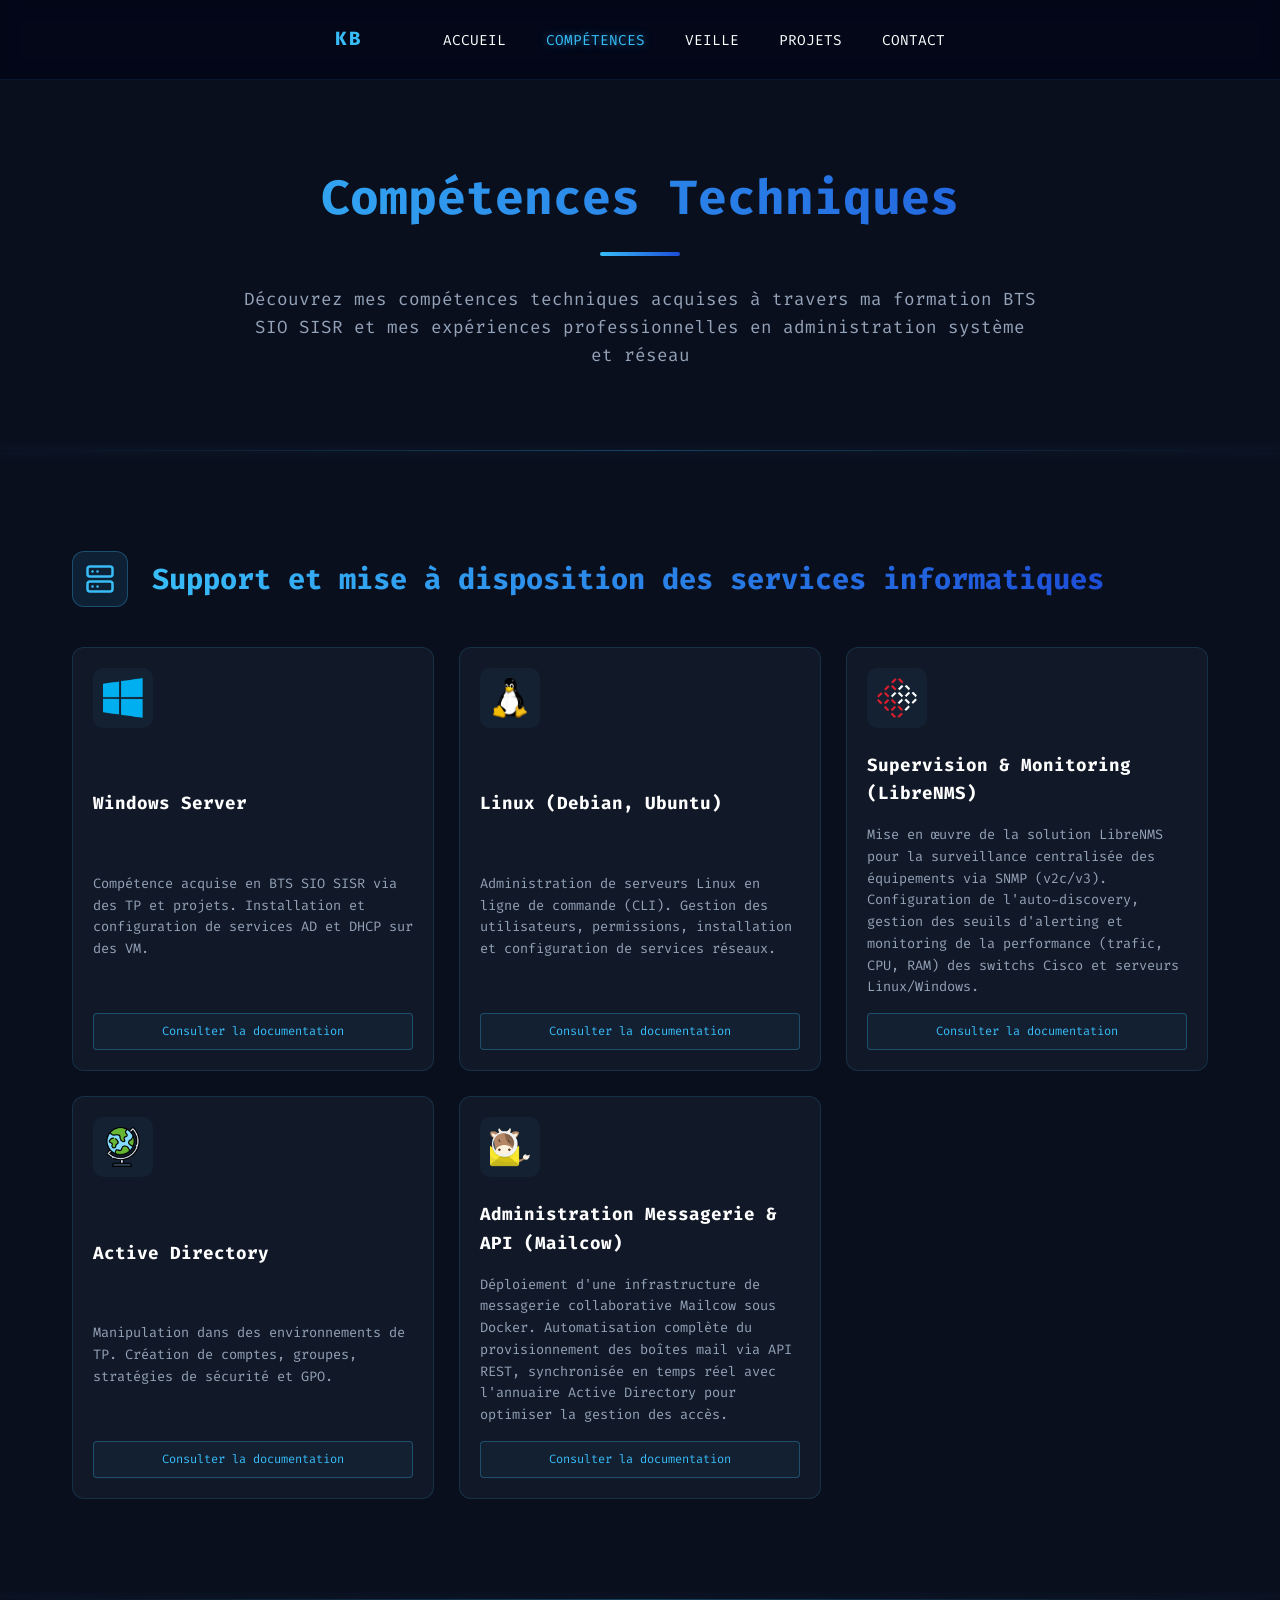
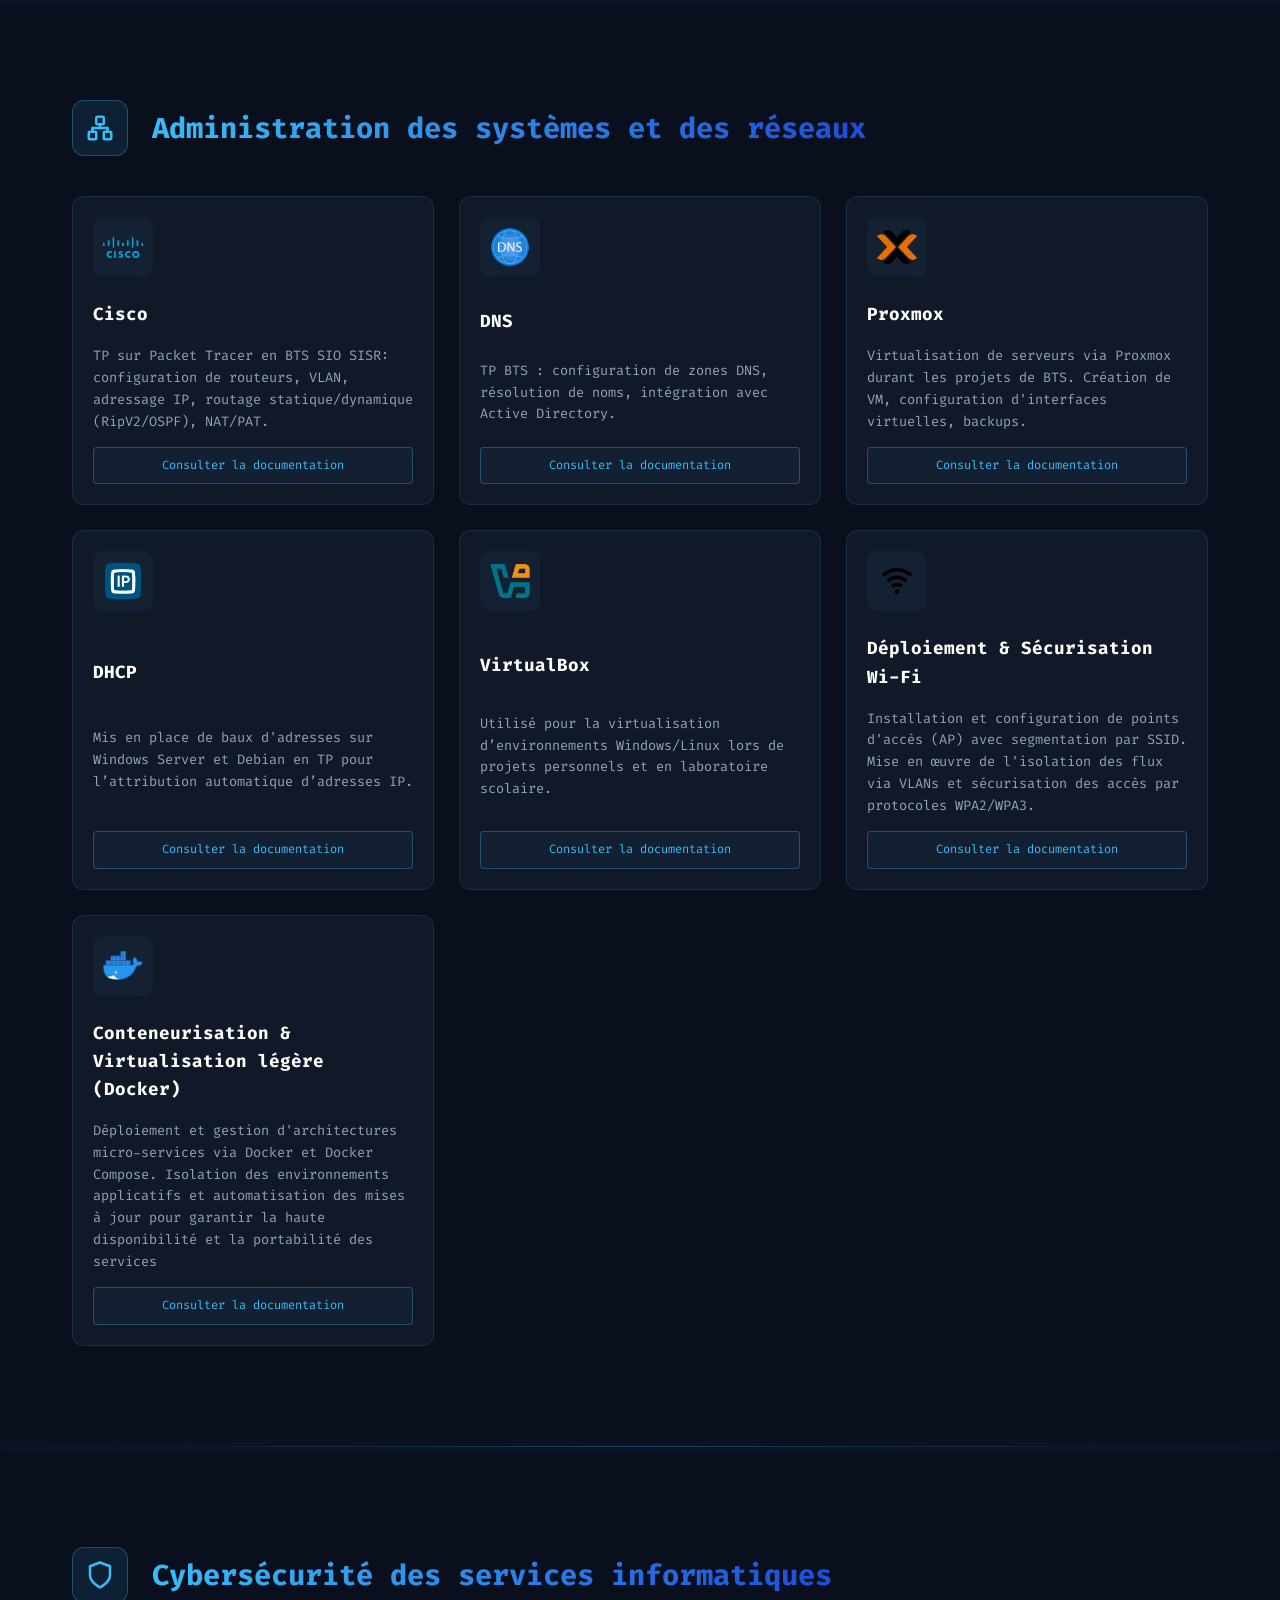
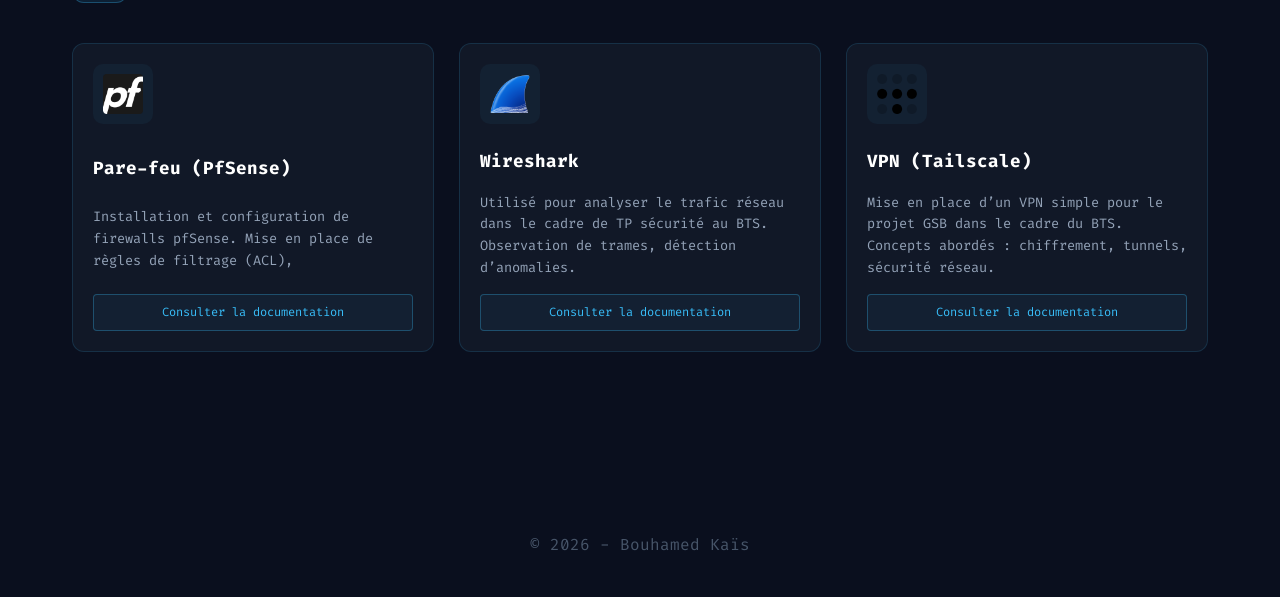
==== commit 74892807: "competences" ====
--- a/competences.html
+++ b/competences.html
@@ -78,12 +78,6 @@
                     <p>Manipulation dans des environnements de TP. Création de comptes, groupes, stratégies de sécurité et GPO.
                     </p>
                     <a href="https://drive.google.com/file/d/1rMkKE0671Ceg2vn6ifFqeDI1Z2OaS9Me/view?usp=sharing" target="_blank" class="btn-justif">Consulter la documentation</a>
-                </div>
-                <div class="skill-card">
-                    <div class="card-icon"><img src="logo-glpi.png" alt="GLPI"></div>
-                    <h3>GLPI (Gestion de Parc)</h3>
-                    <p>Mise en place de GLPI pour l'inventaire matériel et logiciel, ainsi que la gestion des incidents (tickets helpdesk). Installation et configuration.</p>
-                    <a href="https://drive.google.com/file/d/194iyXDNq5Qz4S4hSMFREqR24pA2qjNtW/view?usp=sharing" target="_blank" class="btn-justif">Consulter la documentation</a>
                 </div>
                 <div class="skill-card">
                     <div class="card-icon"><img src="logo-mailcow.png" alt="mailcow"></div>
--- a/style.css
+++ b/style.css
@@ -44,6 +44,14 @@
 nav ul { display: flex; list-style: none; gap: 2.5rem; }
 nav a { color: white; text-decoration: none; font-size: 0.9rem; text-transform: uppercase; }
 nav a:hover, nav a.active { color: var(--neon-blue); text-shadow: 0 0 8px rgba(56, 189, 248, 0.6); }
+nav {
+    position: sticky;
+    top: 0;
+    z-index: 1000;
+    background: rgba(2, 6, 23, 0.8); /* Fond semi-transparent */
+    backdrop-filter: blur(12px);     /* Effet de flou "verre dépoli" (très moderne) */
+    border-bottom: 1px solid rgba(56, 189, 248, 0.1);
+}
 
 /* --- HERO --- */
 .hero-cyber { height: 60vh; display: flex; align-items: center; position: relative; }
@@ -513,3 +521,34 @@
     position: static !important; /* On annule le position absolute précédent si besoin */
     margin-bottom: 0 !important;
 }
+
+/* Style des cartes pour aligner le bouton en bas */
+.skill-card {
+    display: flex;
+    flex-direction: column;
+    justify-content: space-between; /* Pousse le bouton vers le bas */
+    padding: 20px;
+    height: 100%;
+}
+
+.btn-justif {
+    display: inline-block;
+    margin-top: 15px;
+    padding: 8px 12px;
+    font-size: 0.75rem;
+    text-align: center;
+    color: #38bdf8;
+    text-decoration: none;
+    border: 1px solid rgba(56, 189, 248, 0.3);
+    border-radius: 4px;
+    background: rgba(56, 189, 248, 0.05);
+    transition: all 0.3s ease;
+    font-family: 'Fira Code', monospace;
+}
+
+.btn-justif:hover {
+    background: rgba(56, 189, 248, 0.2);
+    border-color: #38bdf8;
+    box-shadow: 0 0 10px rgba(56, 189, 248, 0.2);
+    transform: translateY(-2px);
+}
